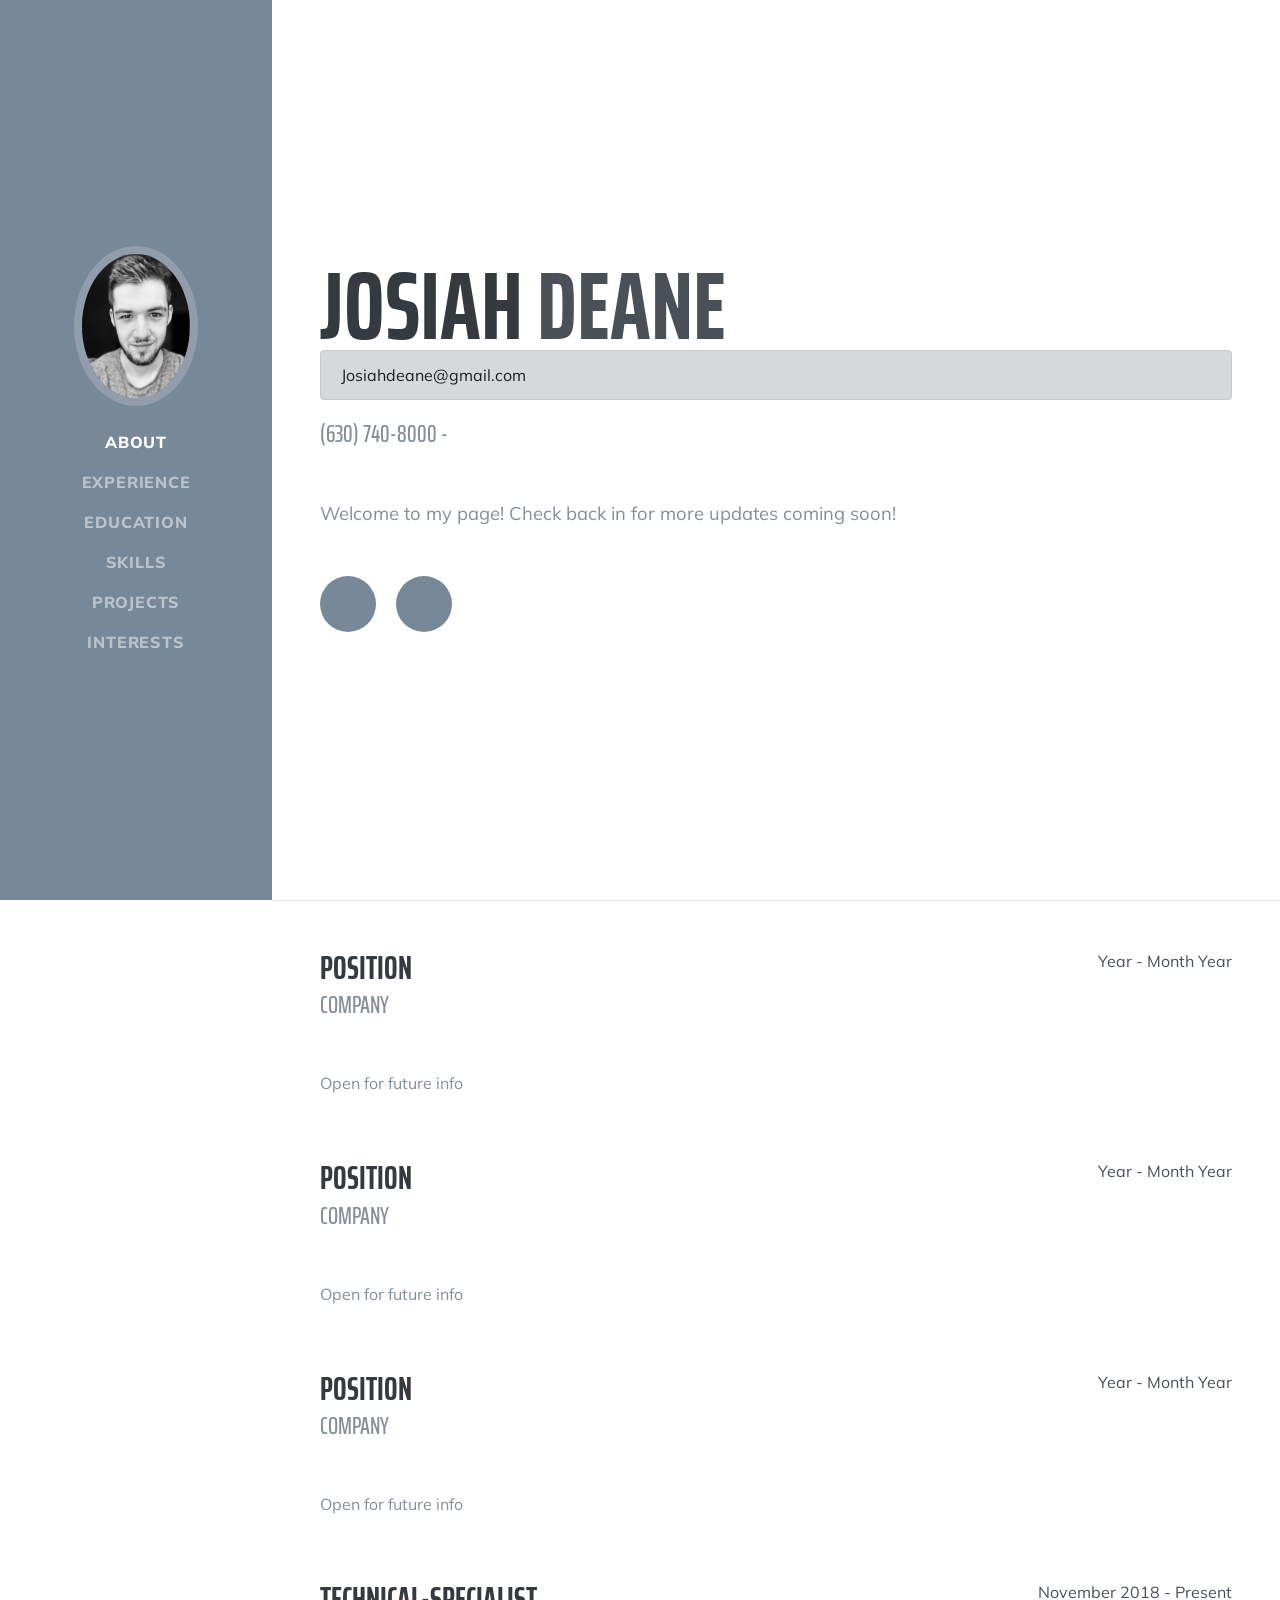
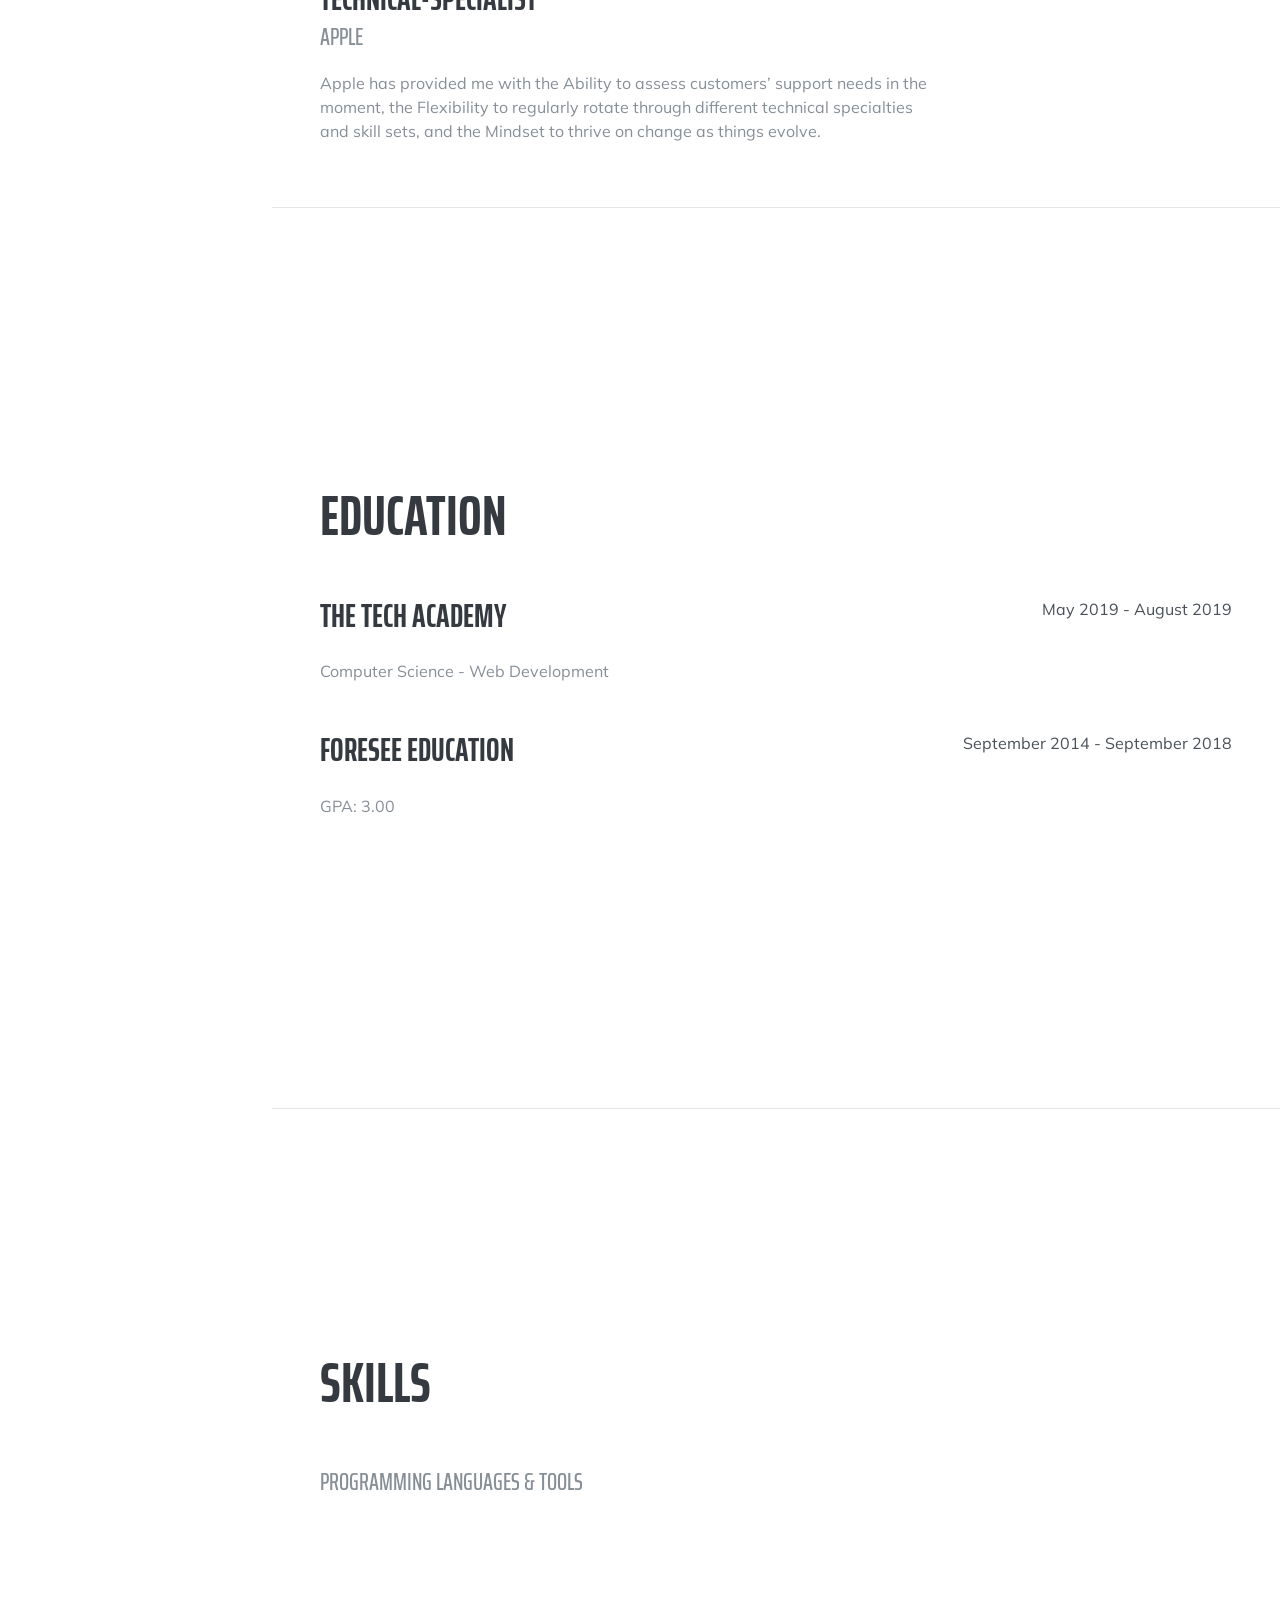
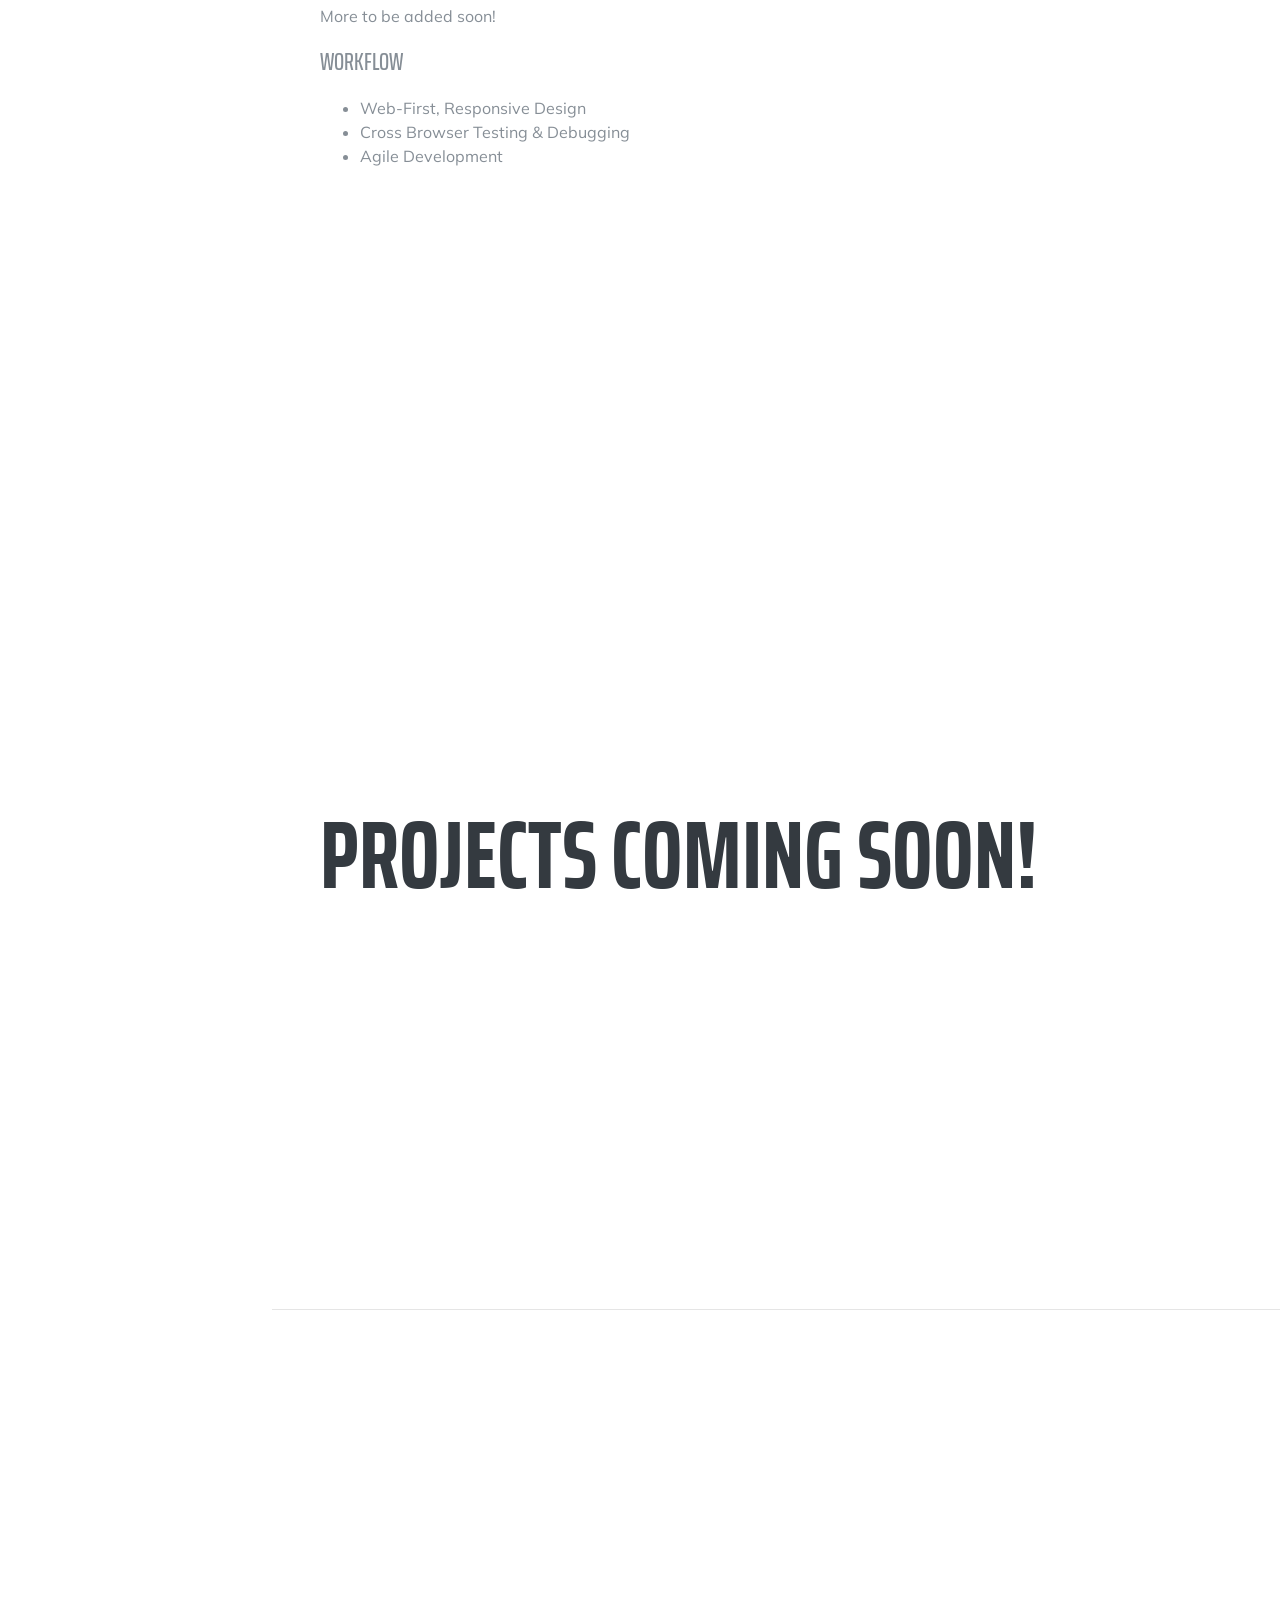
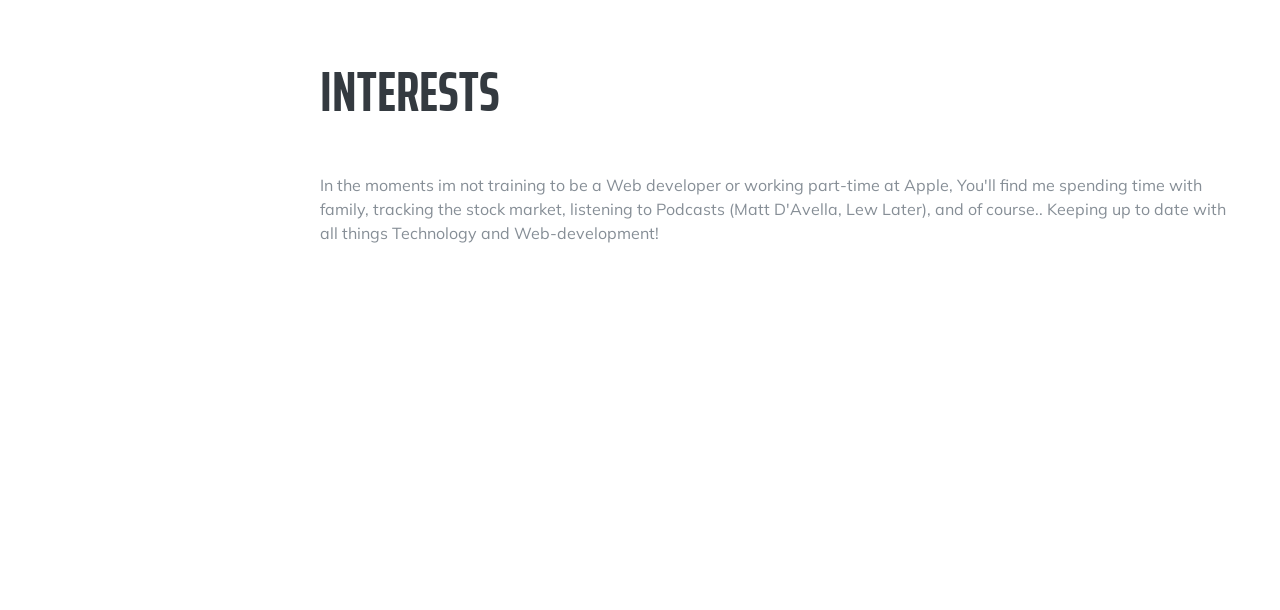
==== index.html @ 8720120a "social icons" ====
<!DOCTYPE html>
<html lang="en">

<head>

  <meta charset="utf-8">
  <meta name="viewport" content="width=device-width, initial-scale=1, shrink-to-fit=no">
  <meta name="description" content="">
  <meta name="author" content="">
  <title> Josiah Deane | Portfolio </title>

  <!-- Bootstrap core CSS -->

  <link href="vendor/bootstrap/css/bootstrap.min.css" rel="stylesheet">

<!-- Custom fonts-->

<link href="https://fonts.googleapis.com/css?family=Saira+Extra+Condensed:500,700" rel="stylesheet">
  <link href="https://fonts.googleapis.com/css?family=Muli:400,400i,800,800i" rel="stylesheet">
 <link href="https://cdnjs.cloudflare.com/ajax/libs/font-awesome/4.7.0/css/font-awesome.min.css">

  <!-- Custom styles-->

  <link href="css/resume.min.css" rel="stylesheet">
  <link href="css/resume.css" rel="stylesheet"> 
</head>

<body id="page-top">

  
<!--NAV-->

  <nav class="navbar navbar-expand-lg navbar-dark bg-primary fixed-top" id="sideNav">
    <a class="navbar-brand js-scroll-trigger" href="#page-top">
      <span class="d-block d-lg-none">Josiah Deane</span>
      <span class="d-none d-lg-block">
        <img class="img-fluid img-profile rounded-circle mx-auto mb-2" src="img/profile.jpg" alt="">
      </span>
    </a>
    <button class="navbar-toggler" type="button" data-toggle="collapse" data-target="#navbarSupportedContent" aria-controls="navbarSupportedContent" aria-expanded="false" aria-label="Toggle navigation">
      <span class="navbar-toggler-icon"></span>
    </button>
    <div class="collapse navbar-collapse" id="navbarSupportedContent">
      <ul class="navbar-nav">
        <li class="nav-item">
          <a class="nav-link js-scroll-trigger" href="#about">About</a>
        </li>
        <li class="nav-item">
          <a class="nav-link js-scroll-trigger" href="#experience">Experience</a>
        </li>
        <li class="nav-item">
          <a class="nav-link js-scroll-trigger" href="#education">Education</a>
        </li>
        <li class="nav-item">
          <a class="nav-link js-scroll-trigger" href="#skills">Skills</a>
        </li>
        <li class="nav-item">
          <a class="nav-link js-scroll-trigger" href="#awards">Projects</a>
      </li>
        <li class="nav-item">
          <a class="nav-link js-scroll-trigger" href="#interests">Interests</a>
       </li>
      </ul>
    </div>
  </nav>

<!--END NAV-->

<!--HOMEPAGE-->
 
<div class="container-fluid p-0">

    <section class="resume-section p-3 p-lg-5 d-flex align-items-center" id="about">
      <div class="w-100">
        <h1 class="mb-0"> Josiah
          <span class="text-primary">Deane</span>
        </h1>
        <div class="alert alert-dark" role="alert">
          Josiahdeane@gmail.com <a href="mailto:Josiahdeane@gmail.com" class="alert-link"></a>
        </div>
        <div class="subheading mb-5"> (630) 740-8000 -
    
        </div>
        <p class="lead mb-5">Welcome to my page! Check back in for more updates coming soon! </p>
      
        <div class="social-icons">
          <a href="https://www.linkedin.com/in/josiah-deane-94bb37178/">
            <i class="fab fa-linkedin-in"></i>
          </a>
           <a href="https://github.com/Josiahdeane/">
            <i class="fab fa-github"></i>
          </a>
        </div>
      </div>
    </section>

<!--END HOMEPAGE-->

<!--EXPERIENCE-->
    
<hr class="m-0">

    <section class="resume-section p-3 p-lg-5 d-flex justify-content-center" id="experience">
      <div class="w-100">
       
        <div class="resume-item d-flex flex-column flex-md-row justify-content-between mb-5">
          <div class="resume-content">
            <h3 class="mb-0">Position</h3>
            <div class="subheading mb-5">Company</div>
            <p>Open for future info</p>
          </div>
          <div class="resume-date text-md-right">
            <span class="text-primary"> Year - Month Year</span>
          </div>
        </div>

        <div class="resume-item d-flex flex-column flex-md-row justify-content-between mb-5">
          <div class="resume-content">
            <h3 class="mb-0">Position</h3>
            <div class="subheading mb-5">Company</div>
            <p>Open for future info</p>
          </div>
          <div class="resume-date text-md-right">
            <span class="text-primary"> Year - Month Year</span>
          </div>
        </div>

        <div class="resume-item d-flex flex-column flex-md-row justify-content-between mb-5">
          <div class="resume-content">
            <h3 class="mb-0">Position</h3>
            <div class="subheading mb-5">Company</div>
            <p>Open for future info</p>
          </div>
          <div class="resume-date text-md-right">
            <span class="text-primary"> Year - Month Year</span>
          </div>
        </div>

        <div class="resume-item d-flex flex-column flex-md-row justify-content-between">
          <div class="resume-content">
            <h3 class="mb-0">Technical-Specialist</h3>
            <div class="subheading mb-3">Apple</div>
            <p> Apple has provided me with the Ability to assess customers’ support needs in the moment, the Flexibility to regularly rotate through different technical specialties and skill sets, and the Mindset to thrive on change as things evolve.   </p>
          </div>
          <div class="resume-date text-md-right">
            <span class="text-primary">November 2018 - Present</span>
          </div>
        </div>
      </div>
    </section>

<!--END EXPERIENCE-->

<!--EDUCATION-->    

<hr class="m-0">

    <section class="resume-section p-3 p-lg-5 d-flex align-items-center" id="education">
      <div class="w-100">
        <h2 class="mb-5">Education</h2>

        <div class="resume-item d-flex flex-column flex-md-row justify-content-between mb-5">
          <div class="resume-content">
            <h3 class="mb-4">The Tech Academy</h3>
            <div>Computer Science - Web Development</div>
          </div>
          <div class="resume-date text-md-right">
            <span class="text-primary">May 2019 - August 2019</span>
          </div>
        </div>

        <div class="resume-item d-flex flex-column flex-md-row justify-content-between">
          <div class="resume-content">
            <h3 class="mb-4">Foresee Education</h3>
            <p>GPA: 3.00</p>
          </div>
          <div class="resume-date text-md-right">
            <span class="text-primary">September 2014 - September 2018</span>
          </div>
        </div>

      </div>
    </section>

<!--END EDUCATION-->

<!--SKILLS-->

<hr class="m-0">

    <section class="resume-section p-3 p-lg-5 d-flex align-items-center" id="skills">
      <div class="w-100">
        <h2 class="mb-5">Skills</h2>

        <div class="subheading mb-3">Programming Languages &amp; Tools</div>
        <ul class="list-inline dev-icons">
          <li class="list-inline-item">
            <i class="fab fa-html5"></i>
          </li>
          <li class="list-inline-item">
            <i class="fab fa-css3-alt"></i>
          </li>
          <li class="list-inline-item">
            <i class="fab fa-github"></i>
          </li>
          <li class="list-inline-item">
            <i class="fab fa-windows"></i>
          </li>
          <li class="list-inline-item">
            <i class="fab fa-node-js"></i>
          </li>
        </ul>
        <p> More to be added soon!</p>


        <div class="subheading mb-3">Workflow</div>
        <ul class="fa-ul mb-0">
          <li>
            <i class="fa-li fa fa-check"></i>
            Web-First, Responsive Design</li>
          <li>
            <i class="fa-li fa fa-check"></i>
            Cross Browser Testing &amp; Debugging</li>
          <li>
            <i class="fa-li fa fa-check"></i>
            Agile Development </li>
        </ul>
      </div>
    </section>

<!--END SKILLS-->

<!--PROJECTS-->


<section class="resume-section p-3 p-lg-5 d-flex align-items-center" id="awards">
  <div class="w-100">
 <h1>PROJECTS COMING SOON!</h1>
  <a href="https://github.com/Josiahdeane/HTML-CSS-"></a>
   <a href="https://github.com/Josiahdeane/Basic-JavaScript-Projects"></a>
    <a href=""></a>
  
  
  </section>
</div>

<!--END PROJECTS-->

    <hr class="m-0">

    <section class="resume-section p-3 p-lg-5 d-flex align-items-center" id="interests">
      <div class="w-100">
        <h2 class="mb-5">Interests</h2>
        <p>In the moments im not training to be a Web developer or working part-time at Apple, You'll find me spending time with family, tracking the stock market, listening to Podcasts (Matt D'Avella, Lew Later), and of course.. Keeping up to date with all things Technology and Web-development!  </p>
      </div>
    </section>
    
  <!-- Bootstrap core JavaScript -->
  <script src="vendor/jquery/jquery.min.js"></script>
  <script src="vendor/bootstrap/js/bootstrap.bundle.min.js"></script>

  <!-- Plugin JavaScript -->
  <script src="vendor/jquery-easing/jquery.easing.min.js"></script>

  <!-- Custom scripts for this template -->
  <script src="js/resume.min.js"></script>

</body>

</html>
---- css/resume.min.css ----
/*!
 * Start Bootstrap - Resume v5.0.6 (https://startbootstrap.com/template-overviews/resume)
 * Copyright 2013-2019 Start Bootstrap
 * Licensed under MIT (https://github.com/BlackrockDigital/startbootstrap-resume/blob/master/LICENSE)
 */body{font-family:Muli,-apple-system,BlinkMacSystemFont,'Segoe UI',Roboto,'Helvetica Neue',Arial,sans-serif,'Apple Color Emoji','Segoe UI Emoji','Segoe UI Symbol','Noto Color Emoji';padding-top:54px;color:#868e96}@media (min-width:992px){body{padding-top:0;padding-left:17rem}}h1,h2,h3,h4,h5,h6{font-family:'Saira Extra Condensed',-apple-system,BlinkMacSystemFont,'Segoe UI',Roboto,'Helvetica Neue',Arial,sans-serif,'Apple Color Emoji','Segoe UI Emoji','Segoe UI Symbol','Noto Color Emoji';font-weight:700;text-transform:uppercase;color:#343a40}h1{font-size:6rem;line-height:5.5rem}h2{font-size:3.5rem}h3{font-size:2rem}p.lead{font-size:1.15rem;font-weight:400}.subheading{text-transform:uppercase;font-weight:500;font-family:'Saira Extra Condensed',-apple-system,BlinkMacSystemFont,'Segoe UI',Roboto,'Helvetica Neue',Arial,sans-serif,'Apple Color Emoji','Segoe UI Emoji','Segoe UI Symbol','Noto Color Emoji';font-size:1.5rem}.social-icons a{display:inline-block;height:3.5rem;width:3.5rem;background-color:#495057;color:#fff!important;border-radius:100%;text-align:center;font-size:1.5rem;line-height:3.5rem;margin-right:1rem}.social-icons a:last-child{margin-right:0}.social-icons a:hover{background-color:#bd5d38}.dev-icons{font-size:3rem}.dev-icons .list-inline-item i:hover{color:#bd5d38}#sideNav .navbar-nav .nav-item .nav-link{font-weight:800;letter-spacing:.05rem;text-transform:uppercase}#sideNav .navbar-toggler:focus{outline-color:#d48a6e}@media (min-width:992px){#sideNav{text-align:center;position:fixed;top:0;left:0;display:-webkit-box;display:-ms-flexbox;display:flex;-webkit-box-orient:vertical;-webkit-box-direction:normal;-ms-flex-direction:column;flex-direction:column;width:17rem;height:100vh}#sideNav .navbar-brand{display:-webkit-box;display:-ms-flexbox;display:flex;margin:auto auto 0;padding:.5rem}#sideNav .navbar-brand .img-profile{max-width:10rem;max-height:10rem;border:.5rem solid rgba(255,255,255,.2)}#sideNav .navbar-collapse{display:-webkit-box;display:-ms-flexbox;display:flex;-webkit-box-align:start;-ms-flex-align:start;align-items:flex-start;-webkit-box-flex:0;-ms-flex-positive:0;flex-grow:0;width:100%;margin-bottom:auto}#sideNav .navbar-collapse .navbar-nav{-webkit-box-orient:vertical;-webkit-box-direction:normal;-ms-flex-direction:column;flex-direction:column;width:100%}#sideNav .navbar-collapse .navbar-nav .nav-item{display:block}#sideNav .navbar-collapse .navbar-nav .nav-item .nav-link{display:block}}section.resume-section{padding-top:5rem!important;padding-bottom:5rem!important;max-width:75rem}section.resume-section .resume-item .resume-date{min-width:none}@media (min-width:768px){section.resume-section{min-height:100vh}section.resume-section .resume-item .resume-date{min-width:18rem}}@media (min-width:992px){section.resume-section{padding-top:3rem!important;padding-bottom:3rem!important}}.bg-primary{background-color:#bd5d38!important}.text-primary{color:#bd5d38!important}a{color:#bd5d38}a:active,a:focus,a:hover{color:#824027}
---- css/resume.css ----
/*!
 * Start Bootstrap - Resume v5.0.6 (https://startbootstrap.com/template-overviews/resume)
 * Copyright 2013-2019 Start Bootstrap
 * Licensed under MIT (https://github.com/BlackrockDigital/startbootstrap-resume/blob/master/LICENSE)
 */

body {
  font-family: 'Muli', -apple-system, BlinkMacSystemFont, 'Segoe UI', Roboto, 'Helvetica Neue', Arial, sans-serif, 'Apple Color Emoji', 'Segoe UI Emoji', 'Segoe UI Symbol', 'Noto Color Emoji';
  padding-top: 54px;
  color: #868e96;
}

@media (min-width: 992px) {
  body {
    padding-top: 0;
    padding-left: 17rem;
  }
}

h1,
h2,
h3,
h4,
h5,
h6 {
  font-family: 'Saira Extra Condensed', -apple-system, BlinkMacSystemFont, 'Segoe UI', Roboto, 'Helvetica Neue', Arial, sans-serif, 'Apple Color Emoji', 'Segoe UI Emoji', 'Segoe UI Symbol', 'Noto Color Emoji';
  font-weight: 700;
  text-transform: uppercase;
  color: #343a40;
}

h1 {
  font-size: 6rem;
  line-height: 5.5rem;
}

h2 {
  font-size: 3.5rem;
}

h3 {
  font-size: 2rem;
}

p.lead {
  font-size: 1.15rem;
  font-weight: 400;
}

.subheading {
  text-transform: uppercase;
  font-weight: 500;
  font-family: 'Saira Extra Condensed', -apple-system, BlinkMacSystemFont, 'Segoe UI', Roboto, 'Helvetica Neue', Arial, sans-serif, 'Apple Color Emoji', 'Segoe UI Emoji', 'Segoe UI Symbol', 'Noto Color Emoji';
  font-size: 1.5rem;
}

.social-icons a {
  display: inline-block;
  height: 3.5rem;
  width: 3.5rem;
  background-color: lightslategray;
  color: #ffffff !important;
  border-radius: 100%;
  text-align: center;
  font-size: 1.5rem;
  line-height: 3.5rem;
  margin-right: 1rem;
}

.social-icons a:last-child {
  margin-right: 0;
}

.social-icons a:hover {
  background-color: lightslategray;
}

.dev-icons {
  font-size: 3rem;
}

.dev-icons .list-inline-item i:hover {
  color: #000000;
}

#sideNav .navbar-nav .nav-item .nav-link {
  font-weight: 800;
  letter-spacing: 0.05rem;
  text-transform: uppercase;
}

#sideNav .navbar-toggler:focus {
  outline-color:#fff;
}

@media (min-width: 992px) {
  #sideNav {
    text-align: center;
    position: fixed;
    top: 0;
    left: 0;
    display: -webkit-box;
    display: -ms-flexbox;
    display: flex;
    -webkit-box-orient: vertical;
    -webkit-box-direction: normal;
    -ms-flex-direction: column;
    flex-direction: column;
    width: 17rem;
    height: 100vh;
  }
  #sideNav .navbar-brand {
    display: -webkit-box;
    display: -ms-flexbox;
    display: flex;
    margin: auto auto 0;
    padding: 0.5rem;
  }
  #sideNav .navbar-brand .img-profile {
    max-width: 10rem;
    max-height: 10rem;
    border: 0.5rem solid rgba(255, 241, 241, 0.2);
  }
  #sideNav .navbar-collapse {
    display: -webkit-box;
    display: -ms-flexbox;
    display: flex;
    -webkit-box-align: start;
    -ms-flex-align: start;
    align-items: flex-start;
    -webkit-box-flex: 0;
    -ms-flex-positive: 0;
    flex-grow: 0;
    width: 100%;
    margin-bottom: auto;
  }
  #sideNav .navbar-collapse .navbar-nav {
    -webkit-box-orient: vertical;
    -webkit-box-direction: normal;
    -ms-flex-direction: column;
    flex-direction: column;
    width: 100%;
  }
  #sideNav .navbar-collapse .navbar-nav .nav-item {
    display: block;
  }
  #sideNav .navbar-collapse .navbar-nav .nav-item .nav-link {
    display: block;
  }
}

section.resume-section {
  padding-top: 5rem !important;
  padding-bottom: 5rem !important;
  max-width: 75rem;
}

section.resume-section .resume-item .resume-date {
  min-width: none;
}

@media (min-width: 768px) {
  section.resume-section {
    min-height: 100vh;
  }
  section.resume-section .resume-item .resume-date {
    min-width: 18rem;
  }
}

@media (min-width: 992px) {
  section.resume-section {
    padding-top: 3rem !important;
    padding-bottom: 3rem !important;
  }
}

.bg-primary {
  background-color: lightslategrey!important;
}

.text-primary {
  color: #495057 !important;
}

a {
  color:#495057;
}

a:hover, a:focus, a:active {
  color: #495057;
}
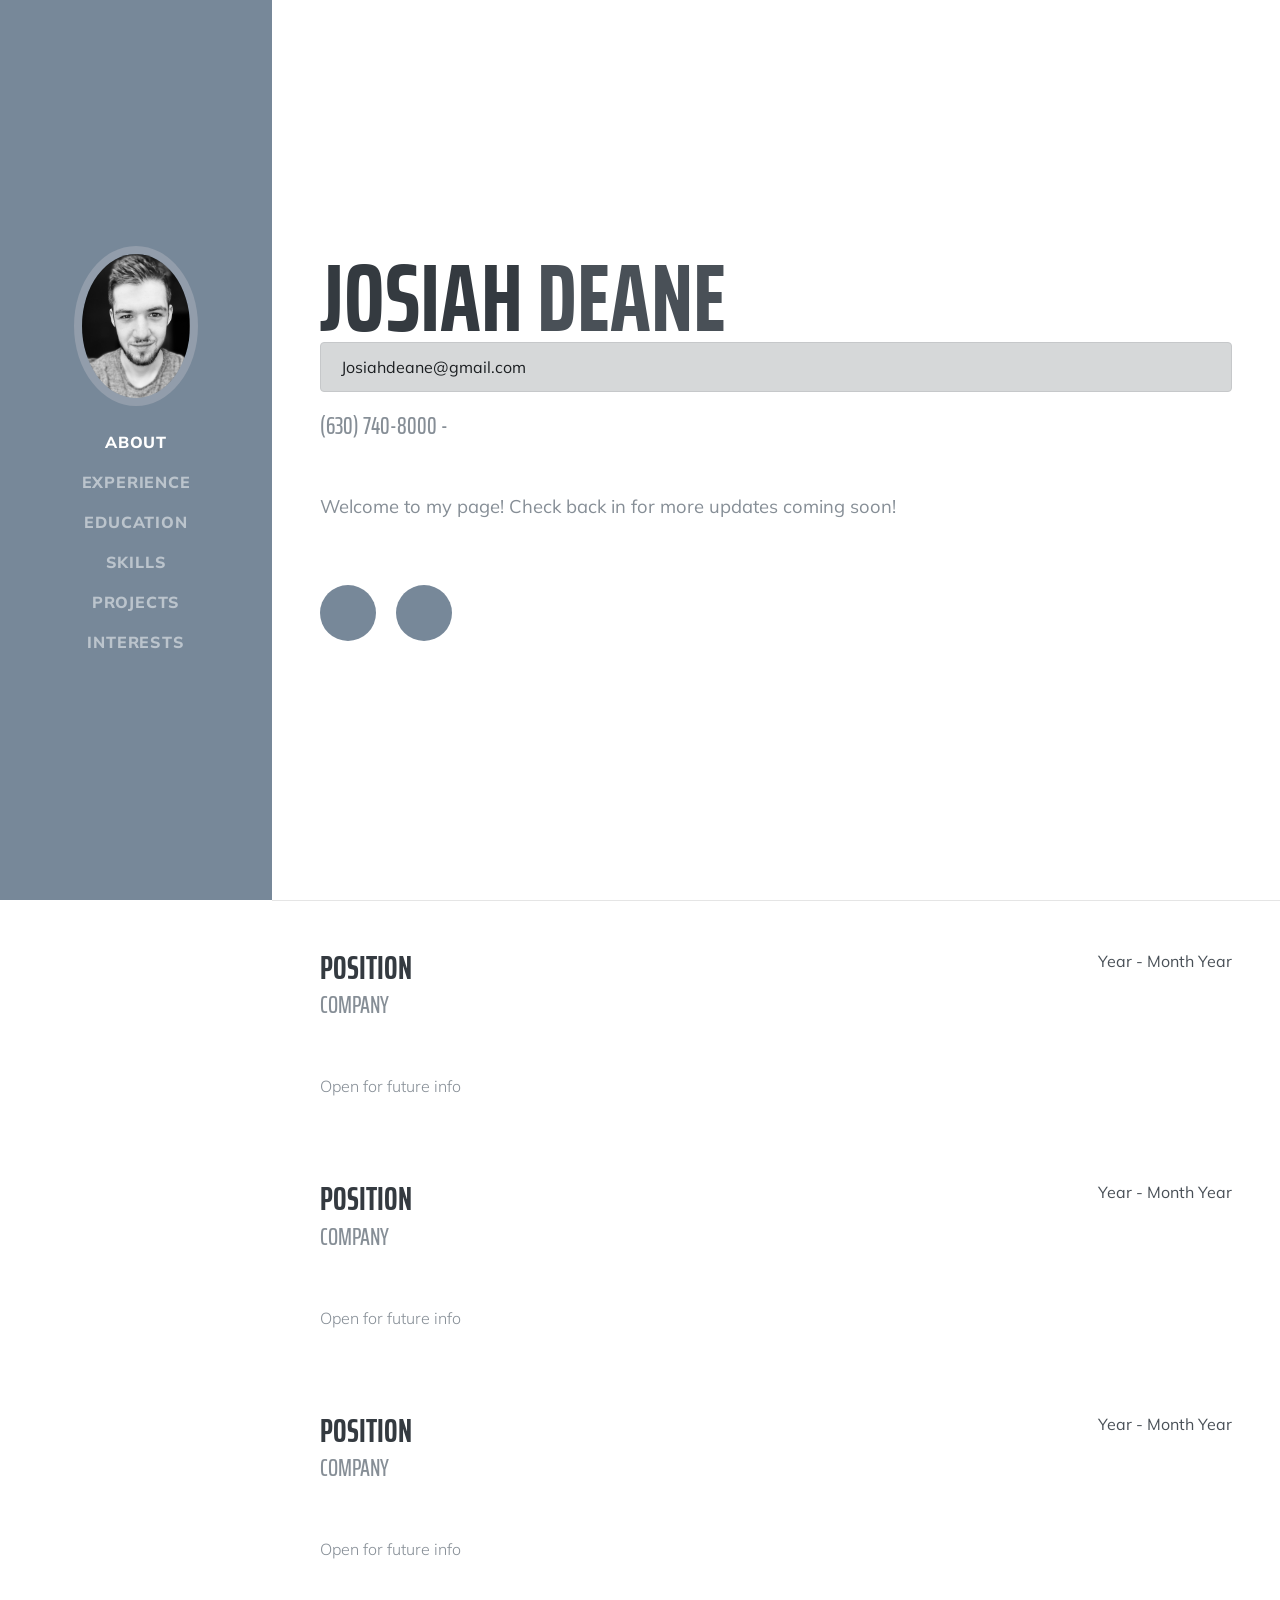
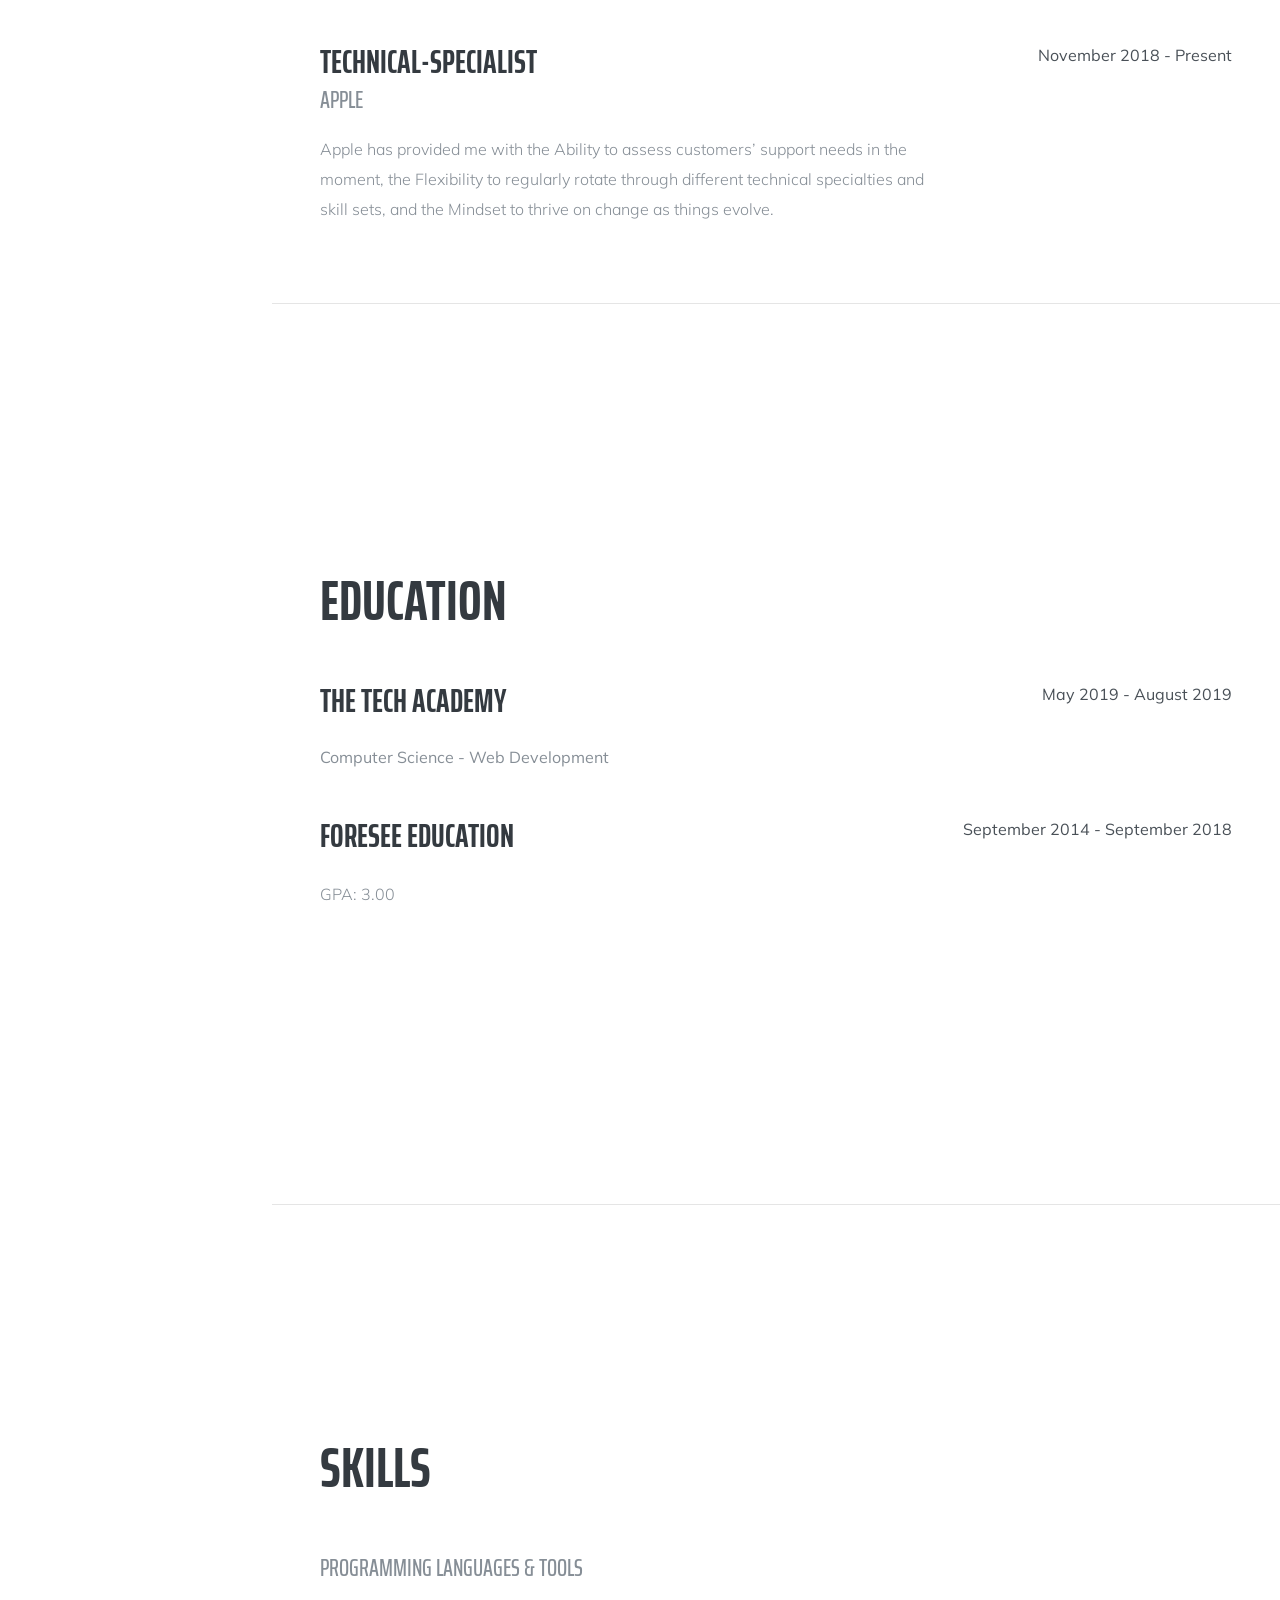
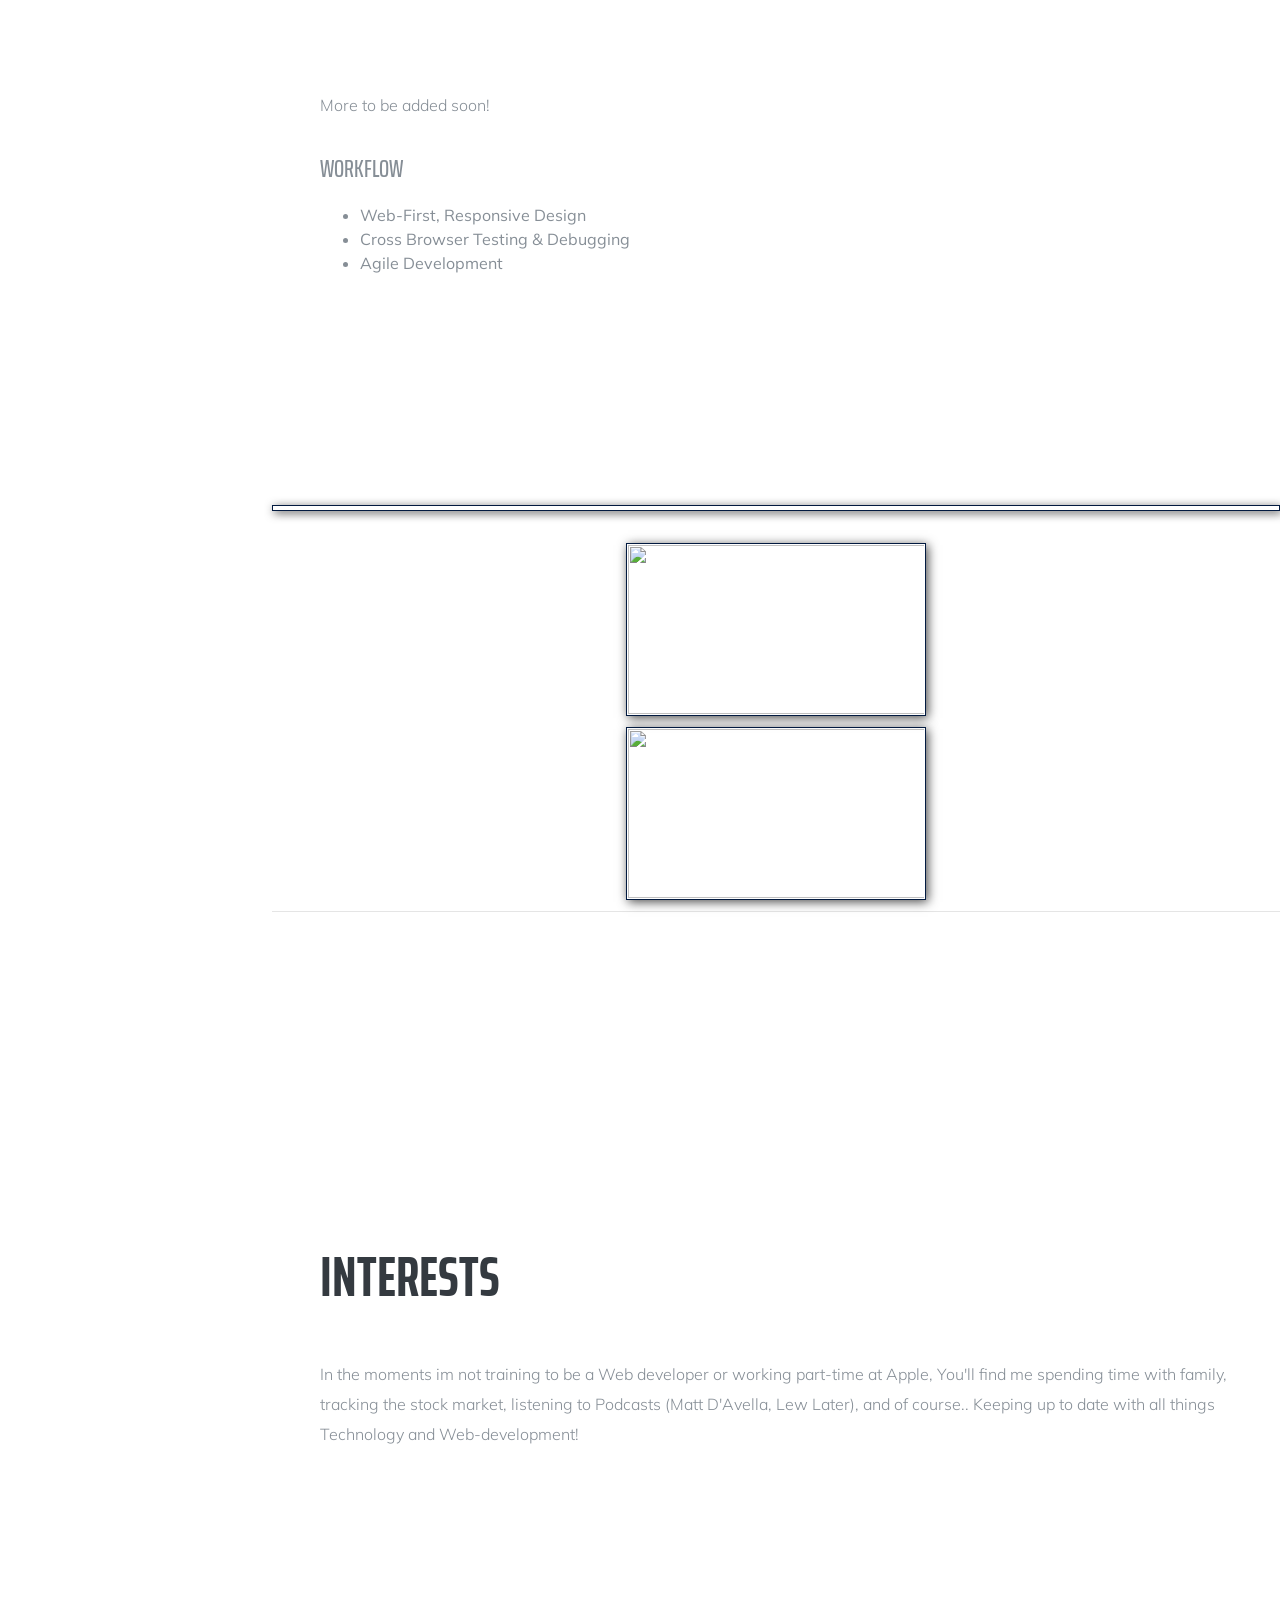
==== commit a0a5fc1b: "test push" ====
--- a/index.html
+++ b/index.html
@@ -233,16 +233,41 @@
 <!--PROJECTS-->
 
 
-<section class="resume-section p-3 p-lg-5 d-flex align-items-center" id="awards">
-  <div class="w-100">
- <h1>PROJECTS COMING SOON!</h1>
-  <a href="https://github.com/Josiahdeane/HTML-CSS-"></a>
-   <a href="https://github.com/Josiahdeane/Basic-JavaScript-Projects"></a>
-    <a href=""></a>
-  
-  
+<section> 
+
+    <div class="photo-container-1">
+        <div class="photo"> 
+            <img src="./Images/Thumb/thumbnail_1.png" alt="">
+            <a href="https://github.com/Josiahdeane/HTML-CSS-"></a>
+            <div class="photo-overlay">
+                <h3 class="white-head">HTML</h3>
+                <p></p>
+            </div>
+        </div>	
+    </div>
+
+    <div class="photo-container">
+        <div class="photo"> 
+            <img src="./Images/Thumb/thumbnail_1.png" alt="">
+            <div class="photo-overlay">
+                <h3 class="white-head">CSS</h3>
+                <p></p>
+            </div>
+        </div>	
+    </div>
   </section>
 </div>
+
+<div class="photo-container">
+    <div class="photo"> 
+        <img src="" alt="">
+        <div class="photo-overlay">
+            <h3 class="white-head">Javascript</h3>
+            <p></p>
+        </div>
+    </div>	
+</div>
+
 
 <!--END PROJECTS-->
 
--- a/css/resume.css
+++ b/css/resume.css
@@ -190,3 +190,93 @@
 a:hover, a:focus, a:active {
   color: #495057;
 }
+
+
+
+
+
+
+
+p { 
+
+  font-weight: 300;
+  line-height: 30px;
+  padding-bottom: 15px;  
+  
+  }
+  
+   .photo { 
+      position: relative; 
+    line-height: 0; 
+    margin-bottom: 2em; 
+    overflow: hidden; 
+    border-radius: 0px; 
+    padding: 1px; 
+    border: 1px solid #021A40; 
+    background-color: #ffO; 
+    box-shadow: 2px 2px 10px rgba(0,0,0,0.7);
+   } 
+   
+   .photo-container { 
+      text-align: center; 
+    margin: 15px auto; 
+    width: 300px; 
+    height: 169px; 
+   } 
+   
+   .photo-container img { 
+      max-width:100%; 
+    width: 300px; 
+    height: 169px;
+   } 
+   
+   .photo-overlay { 
+      color: #fff;
+    position: absolute; 
+    top: 0; 
+    right: 0; 
+    left: 0; 
+    padding-left: 20px;
+    padding-right: 20px; 
+    justify-content: center: 
+    align-items: center; 
+    background: rgba(0,0,0,.5); 
+   } 
+   
+   .white-head { 
+      color: #C9BDAA; 
+    margin-top: 5%; 
+    line-height: 30px; 
+    padding-bottom: 20px; 
+   
+   }
+   /*---------------------------------- 
+    PHOTO OVERLAY TRANSITIONS
+  ------------------------------------*/ 
+  
+  .photo-overlay { 
+      opacity: 0; 
+    transition: opacity .1s;
+    border-radius: 10px; 
+    cursor: pointer; 
+  } 
+  
+  .photo-overlay p { 
+    width: 100%; 
+    height: 100%; 
+    color: #fff; 
+  } 
+  .photo-overlay:hover { 
+  opacity: 1; 
+   
+   }
+   
+   .photo img { 
+      transition: transform .5s; 
+    transform-origin: 50% 50%; 
+   } 
+   
+   .photo:hover img { 
+      transform: scale(1.1);
+   } 
+   
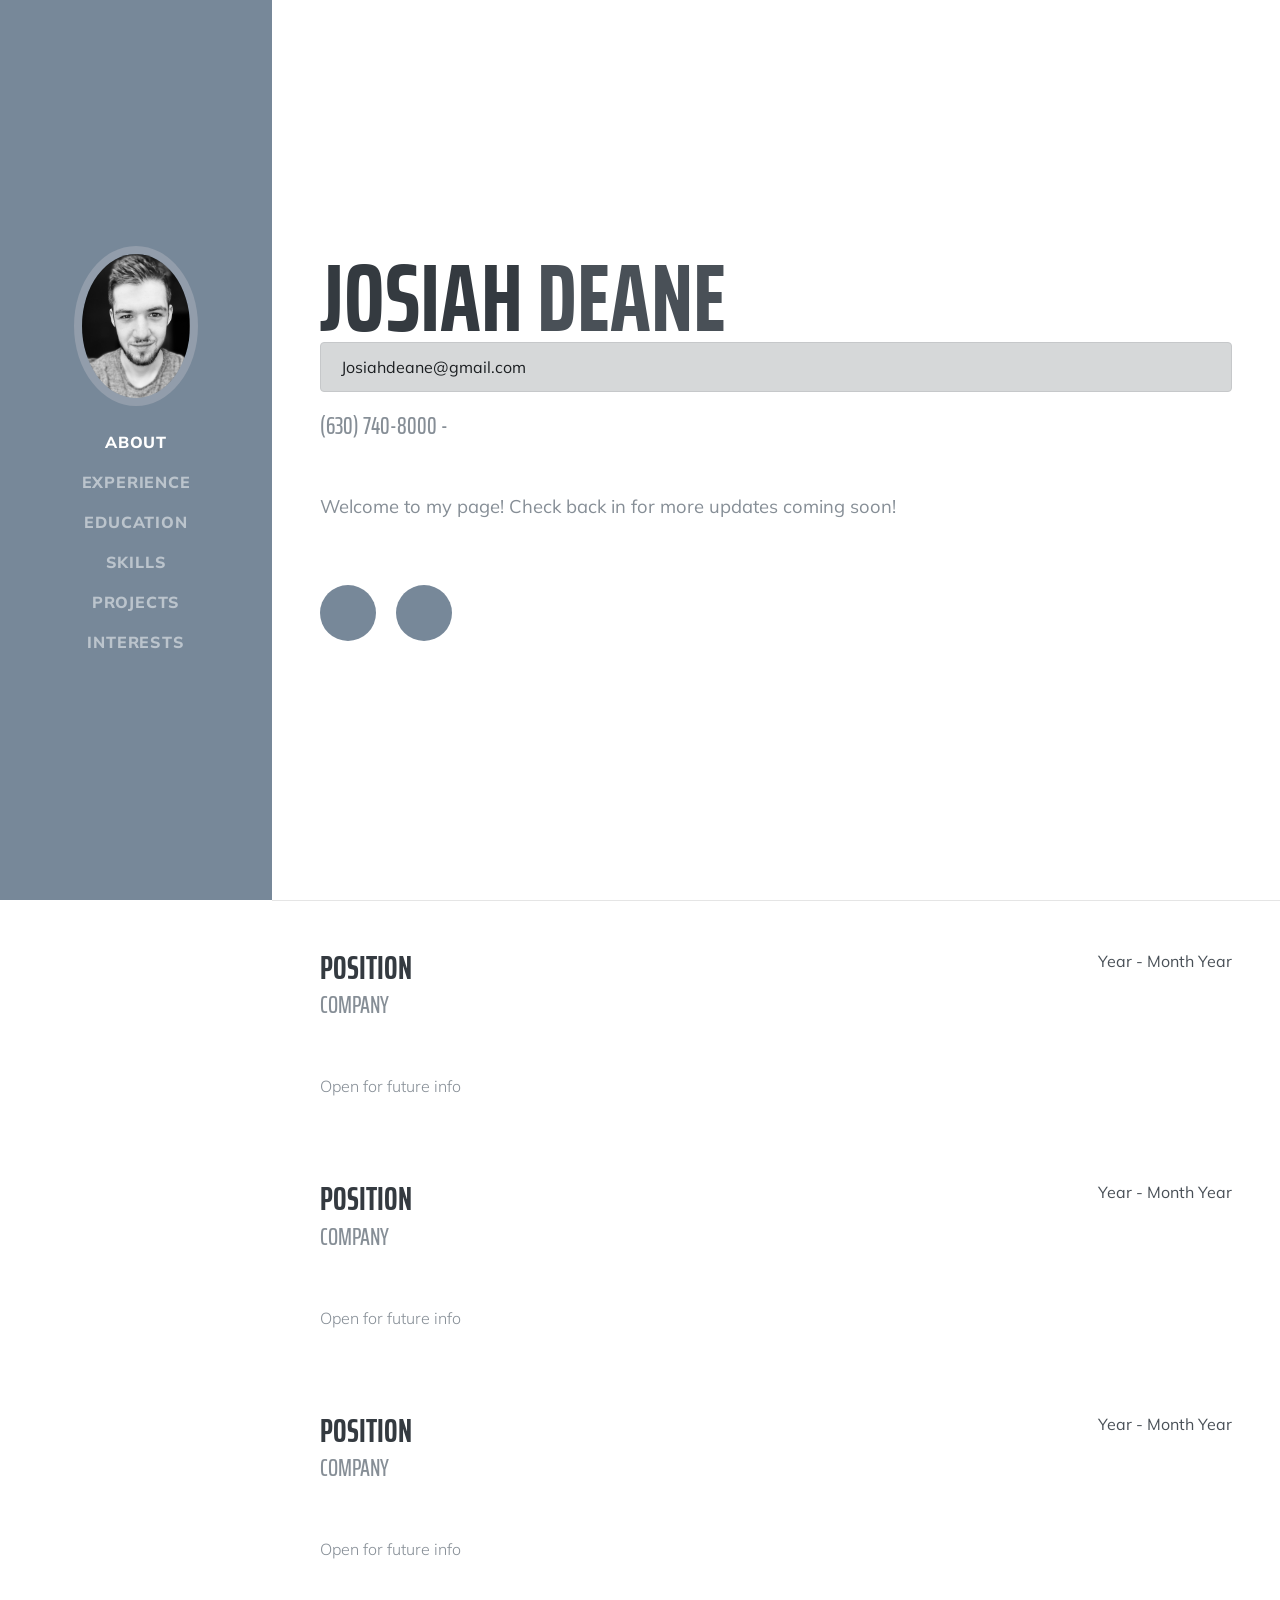
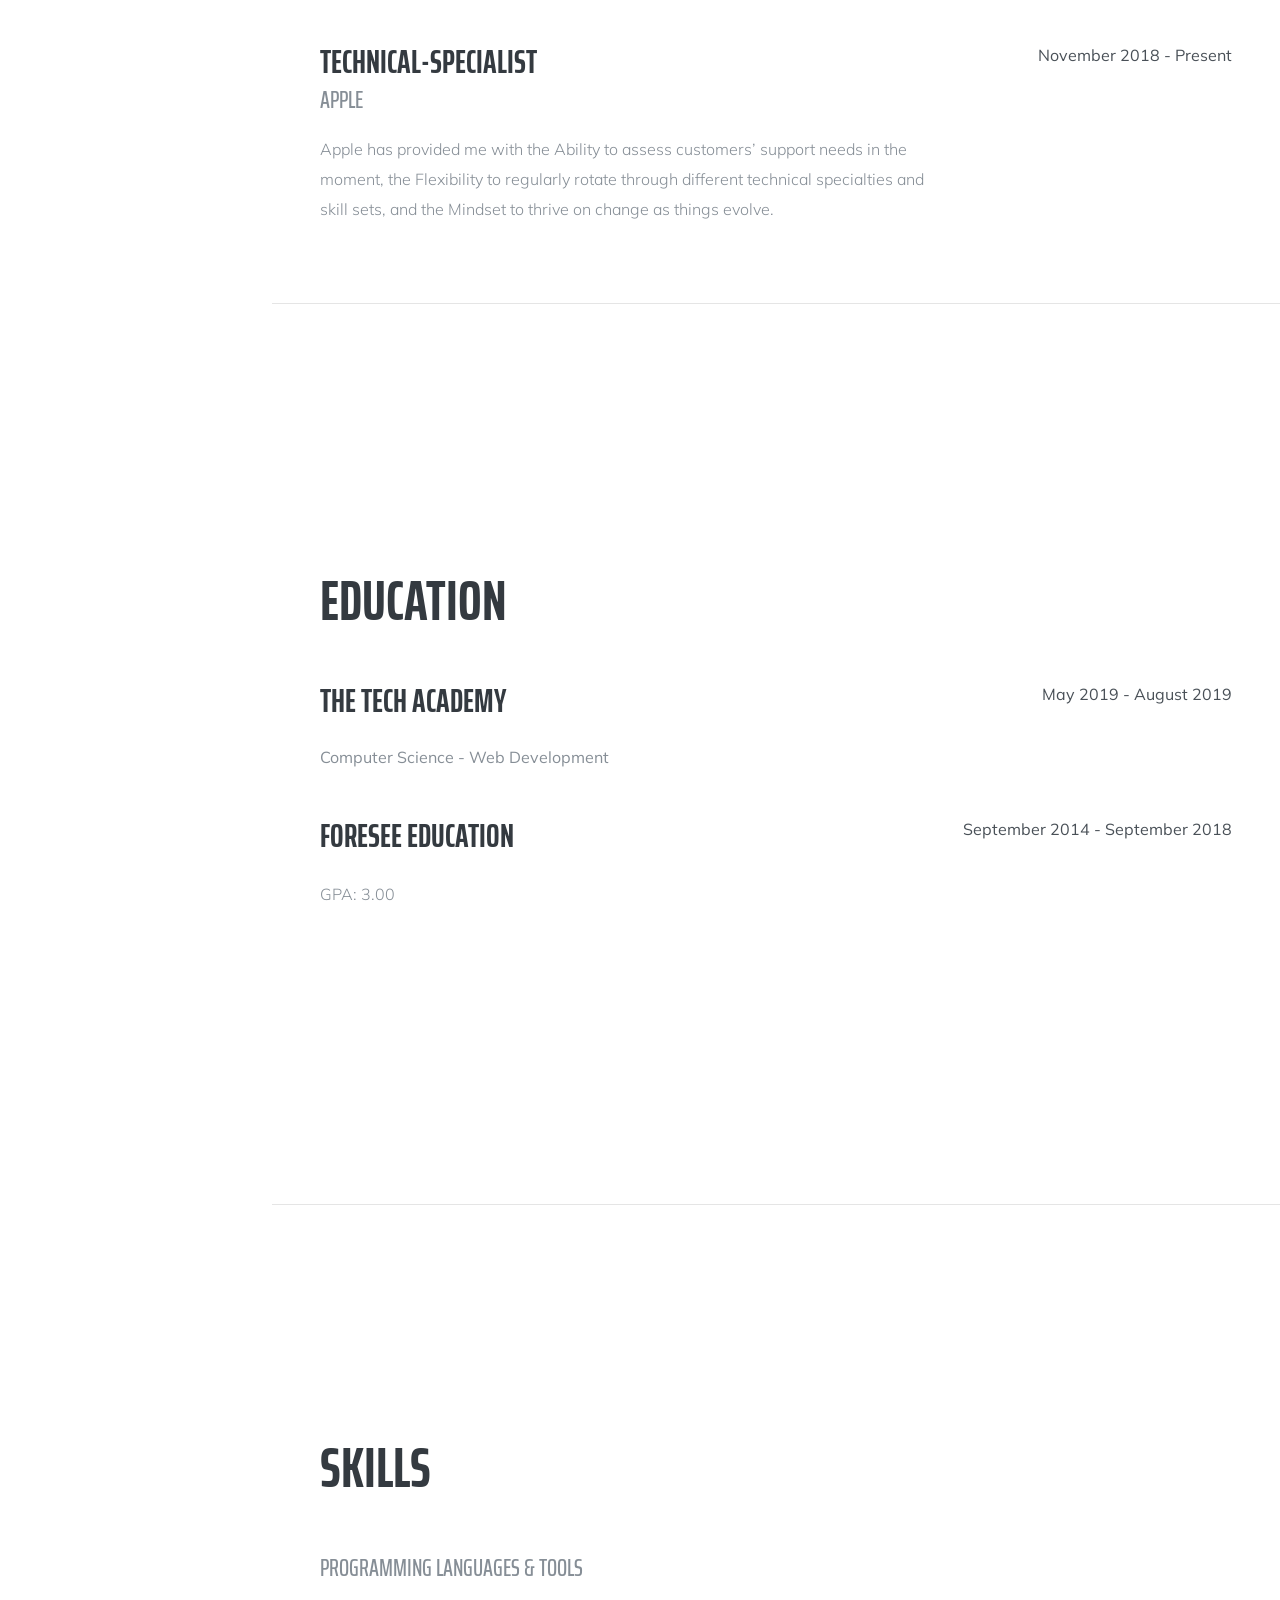
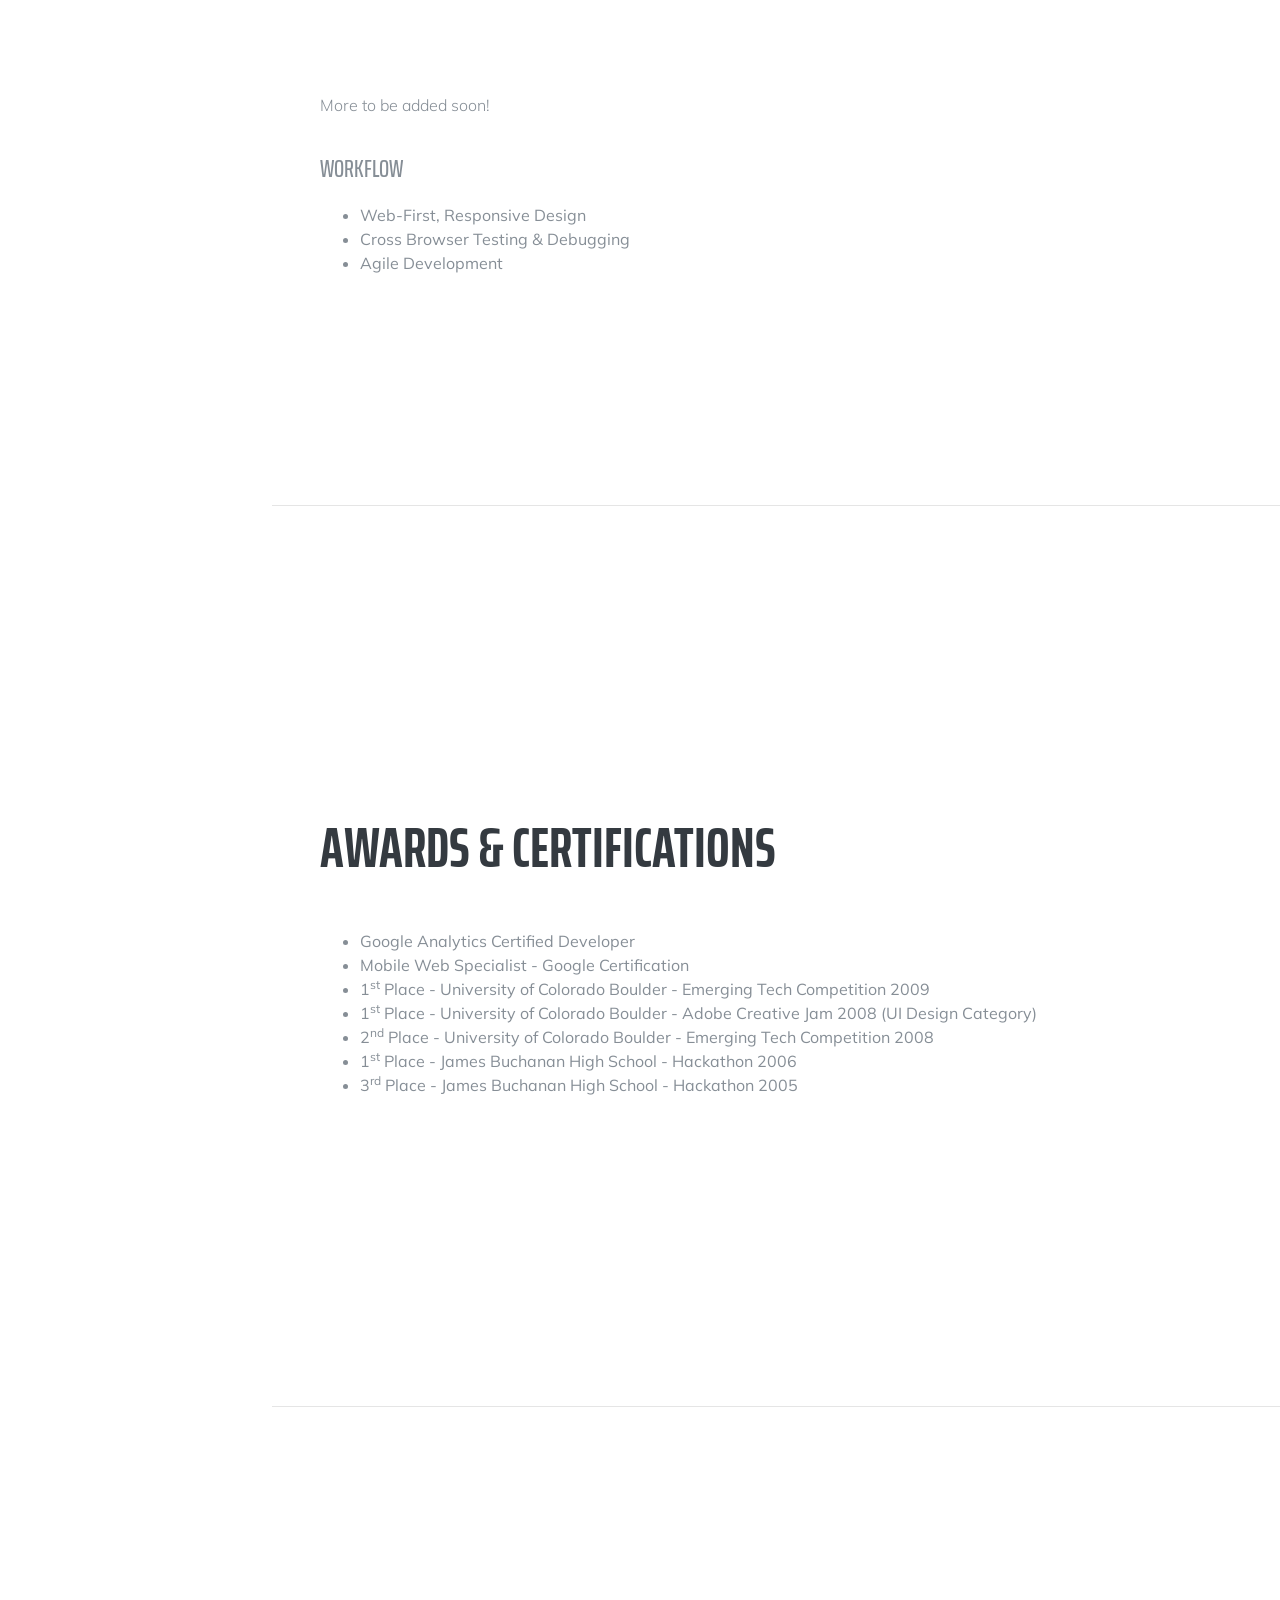
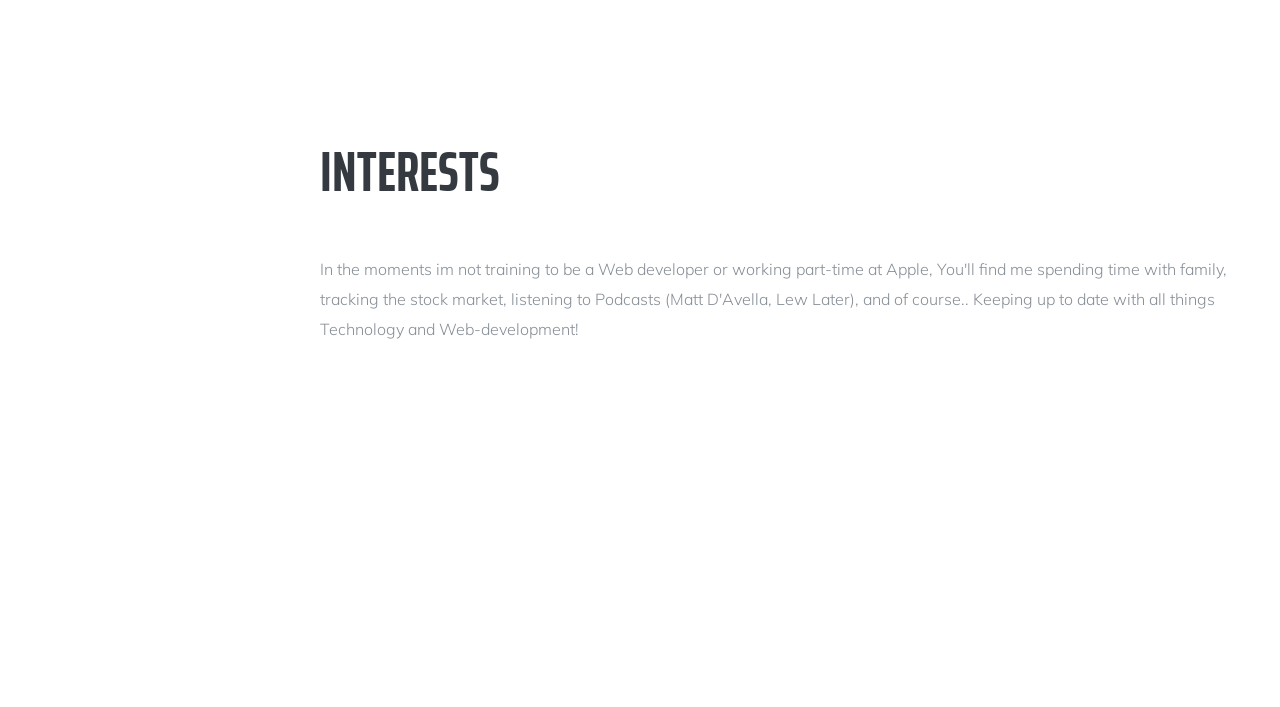
==== commit 580f10fe: "pull" ====
--- a/index.html
+++ b/index.html
@@ -7,6 +7,7 @@
   <meta name="viewport" content="width=device-width, initial-scale=1, shrink-to-fit=no">
   <meta name="description" content="">
   <meta name="author" content="">
+ 
   <title> Josiah Deane | Portfolio </title>
 
   <!-- Bootstrap core CSS -->
@@ -232,41 +233,44 @@
 
 <!--PROJECTS-->
 
-
-<section> 
-
-    <div class="photo-container-1">
-        <div class="photo"> 
-            <img src="./Images/Thumb/thumbnail_1.png" alt="">
-            <a href="https://github.com/Josiahdeane/HTML-CSS-"></a>
-            <div class="photo-overlay">
-                <h3 class="white-head">HTML</h3>
-                <p></p>
-            </div>
-        </div>	
-    </div>
-
-    <div class="photo-container">
-        <div class="photo"> 
-            <img src="./Images/Thumb/thumbnail_1.png" alt="">
-            <div class="photo-overlay">
-                <h3 class="white-head">CSS</h3>
-                <p></p>
-            </div>
-        </div>	
-    </div>
-  </section>
+<hr class="m-0">
+
+<section class="resume-section p-3 p-lg-5 d-flex align-items-center" id="awards">
+  <div class="w-100">
+    <h2 class="mb-5">Awards &amp; Certifications</h2>
+    <ul class="fa-ul mb-0">
+      <li>
+        <i class="fa-li fa fa-trophy text-warning"></i>
+        Google Analytics Certified Developer</li>
+      <li>
+        <i class="fa-li fa fa-trophy text-warning"></i>
+        Mobile Web Specialist - Google Certification</li>
+      <li>
+        <i class="fa-li fa fa-trophy text-warning"></i>
+        1<sup>st</sup>
+        Place - University of Colorado Boulder - Emerging Tech Competition 2009</li>
+      <li>
+        <i class="fa-li fa fa-trophy text-warning"></i>
+        1<sup>st</sup>
+        Place - University of Colorado Boulder - Adobe Creative Jam 2008 (UI Design Category)</li>
+      <li>
+        <i class="fa-li fa fa-trophy text-warning"></i>
+        2<sup>nd</sup>
+        Place - University of Colorado Boulder - Emerging Tech Competition 2008</li>
+      <li>
+        <i class="fa-li fa fa-trophy text-warning"></i>
+        1<sup>st</sup>
+        Place - James Buchanan High School - Hackathon 2006</li>
+      <li>
+        <i class="fa-li fa fa-trophy text-warning"></i>
+        3<sup>rd</sup>
+        Place - James Buchanan High School - Hackathon 2005</li>
+    </ul>
+  </div>
+</section>
+
 </div>
 
-<div class="photo-container">
-    <div class="photo"> 
-        <img src="" alt="">
-        <div class="photo-overlay">
-            <h3 class="white-head">Javascript</h3>
-            <p></p>
-        </div>
-    </div>	
-</div>
 
 
 <!--END PROJECTS-->
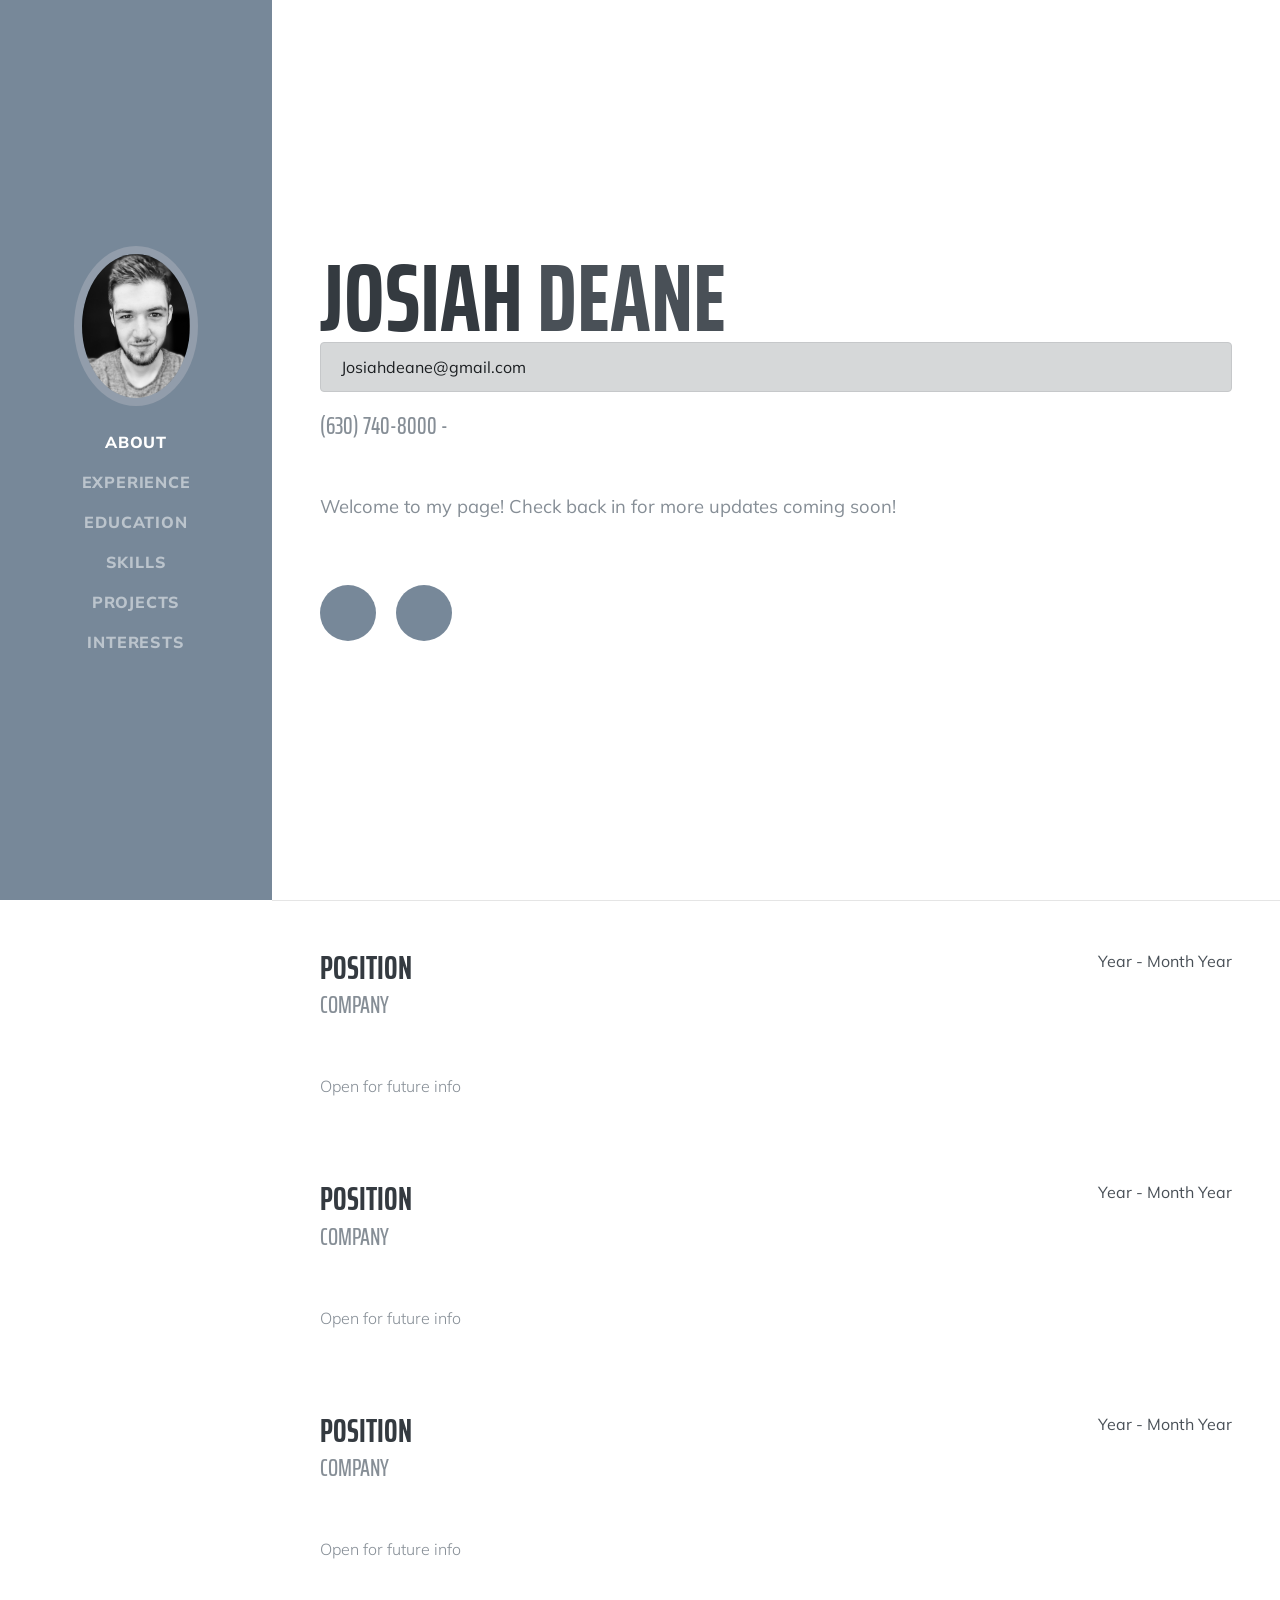
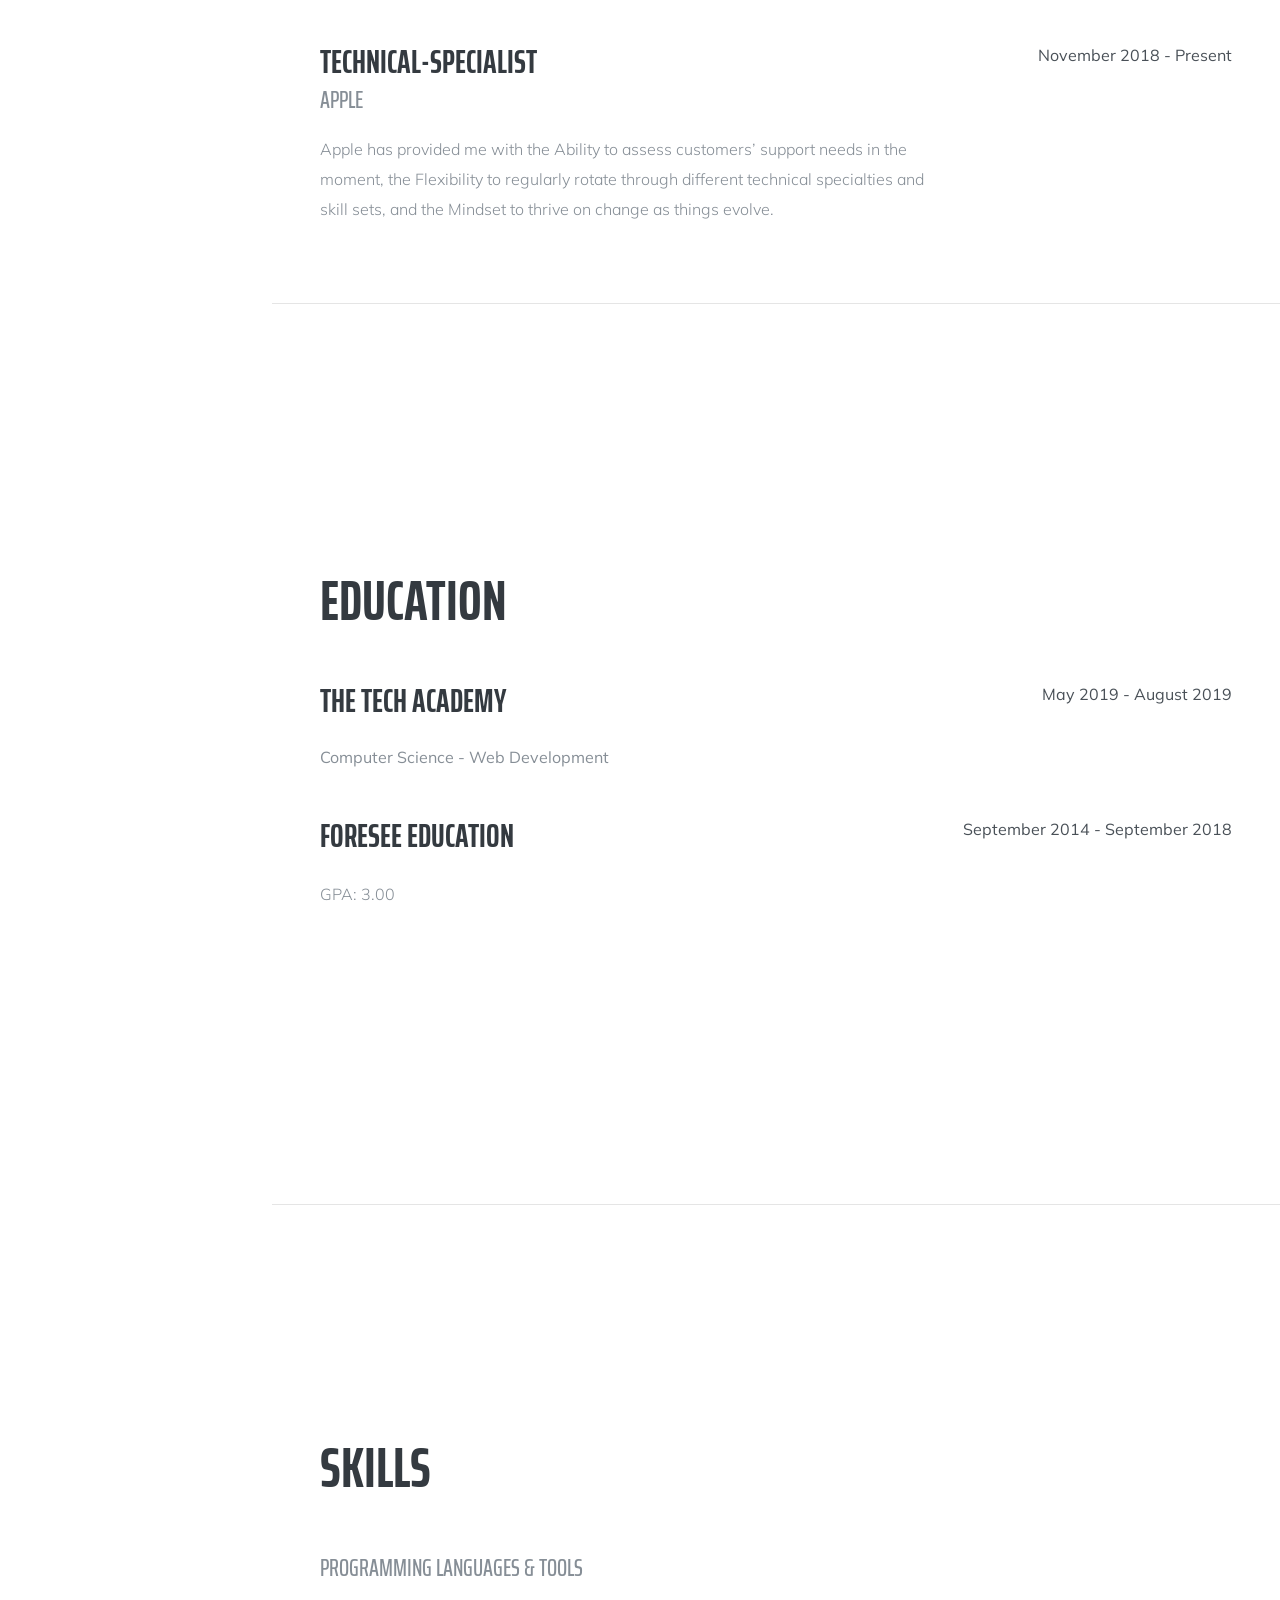
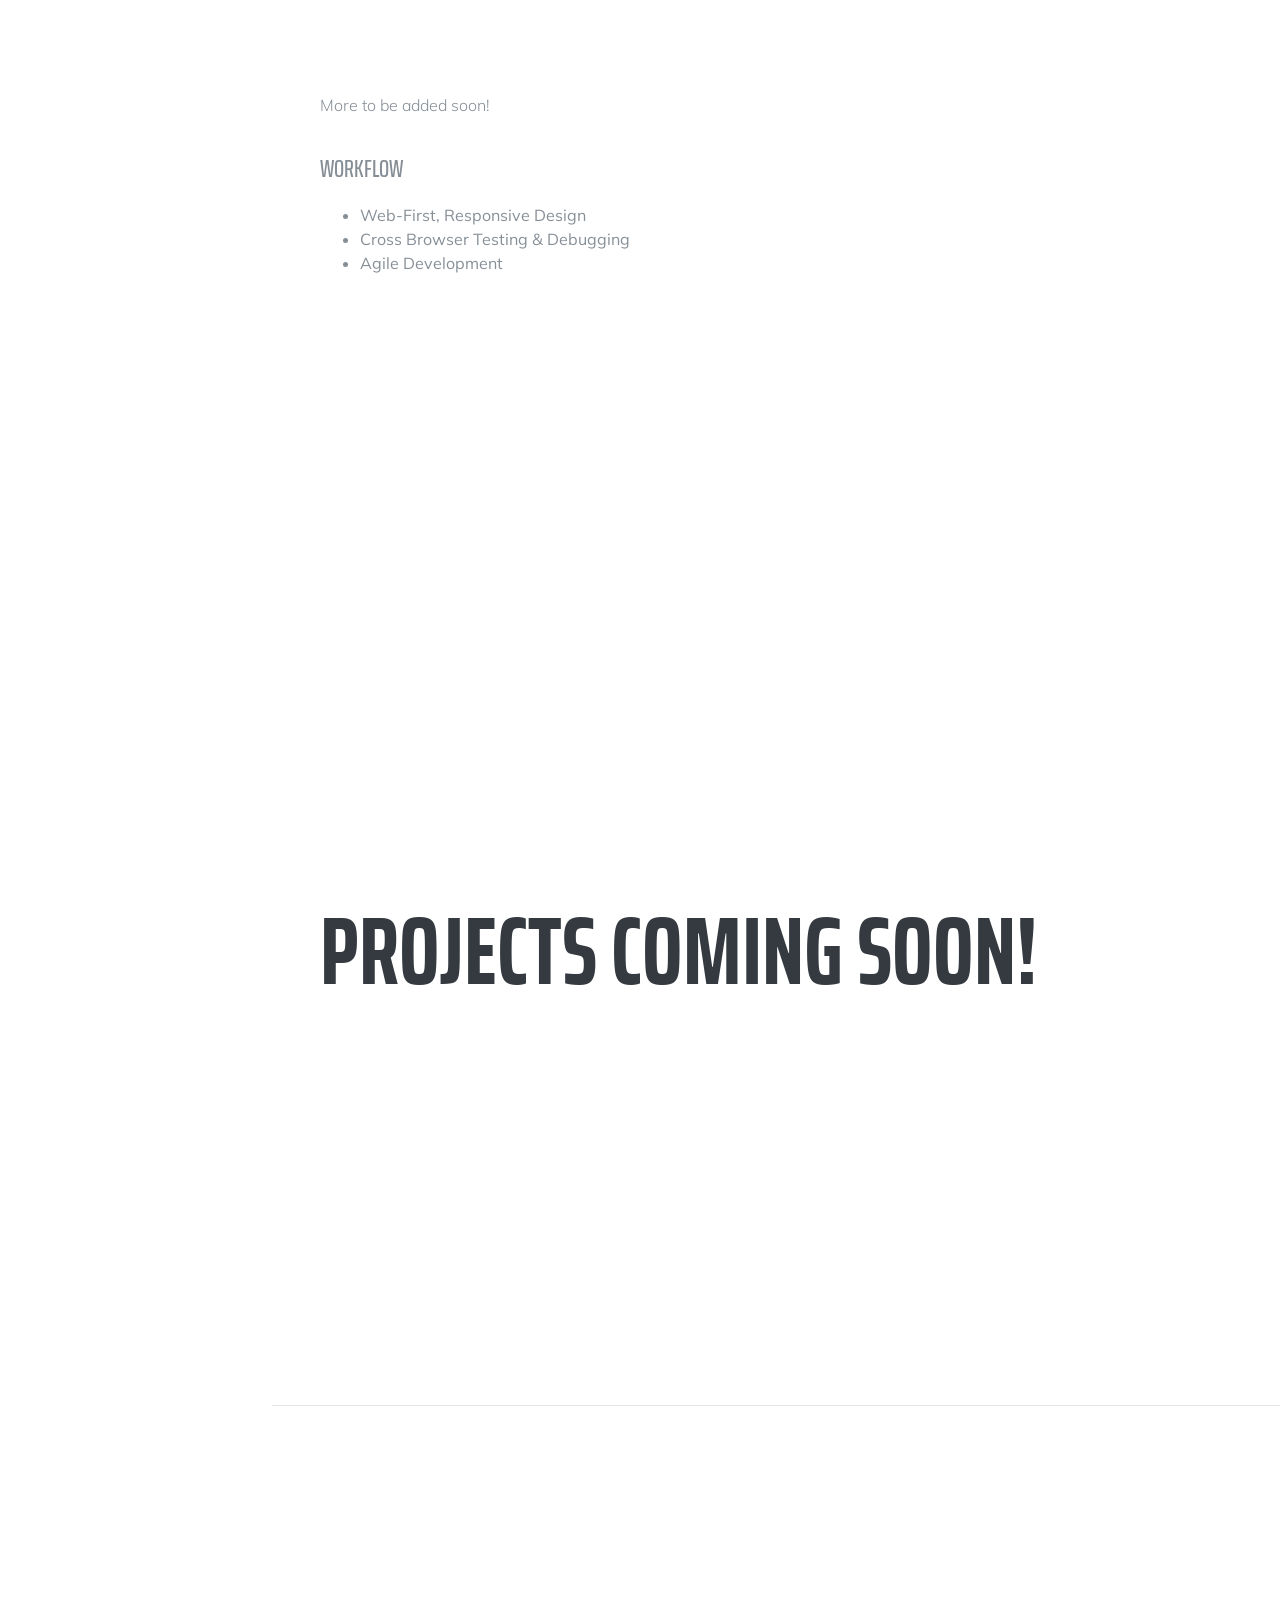
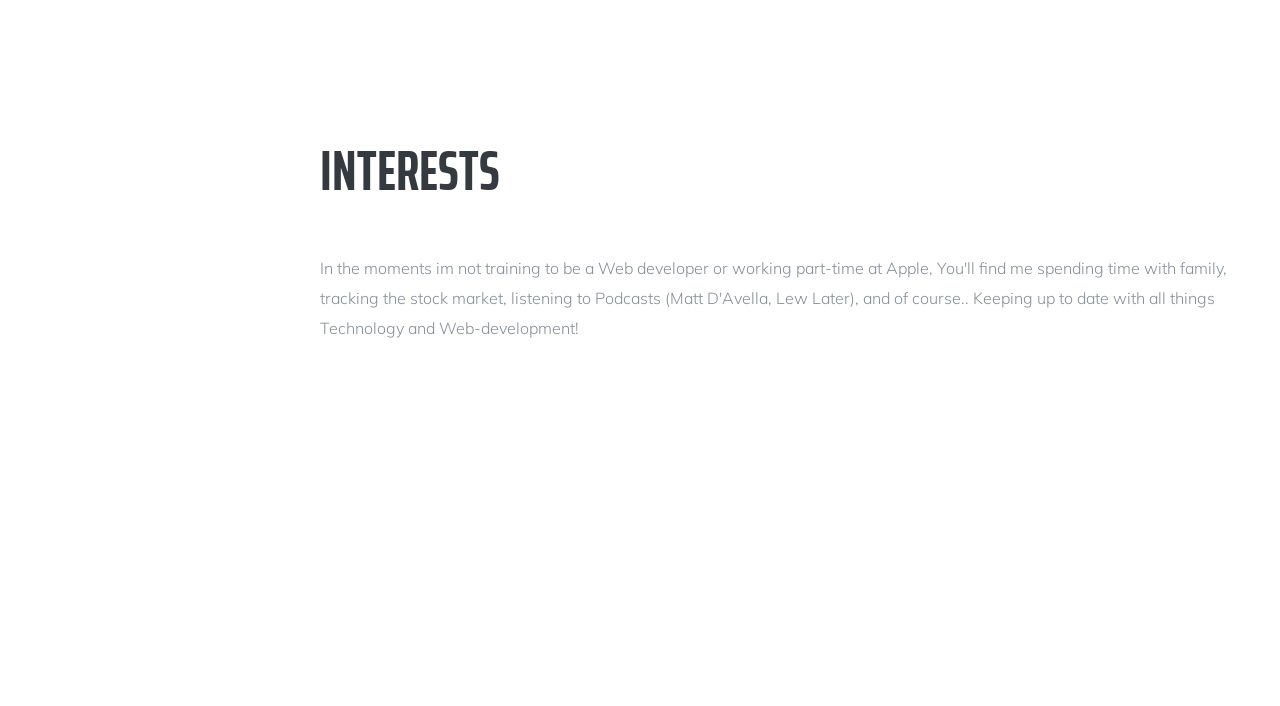
==== commit a6560afb: "please fix" ====
--- a/index.html
+++ b/index.html
@@ -233,45 +233,17 @@
 
 <!--PROJECTS-->
 
-<hr class="m-0">
-
 <section class="resume-section p-3 p-lg-5 d-flex align-items-center" id="awards">
-  <div class="w-100">
-    <h2 class="mb-5">Awards &amp; Certifications</h2>
-    <ul class="fa-ul mb-0">
-      <li>
-        <i class="fa-li fa fa-trophy text-warning"></i>
-        Google Analytics Certified Developer</li>
-      <li>
-        <i class="fa-li fa fa-trophy text-warning"></i>
-        Mobile Web Specialist - Google Certification</li>
-      <li>
-        <i class="fa-li fa fa-trophy text-warning"></i>
-        1<sup>st</sup>
-        Place - University of Colorado Boulder - Emerging Tech Competition 2009</li>
-      <li>
-        <i class="fa-li fa fa-trophy text-warning"></i>
-        1<sup>st</sup>
-        Place - University of Colorado Boulder - Adobe Creative Jam 2008 (UI Design Category)</li>
-      <li>
-        <i class="fa-li fa fa-trophy text-warning"></i>
-        2<sup>nd</sup>
-        Place - University of Colorado Boulder - Emerging Tech Competition 2008</li>
-      <li>
-        <i class="fa-li fa fa-trophy text-warning"></i>
-        1<sup>st</sup>
-        Place - James Buchanan High School - Hackathon 2006</li>
-      <li>
-        <i class="fa-li fa fa-trophy text-warning"></i>
-        3<sup>rd</sup>
-        Place - James Buchanan High School - Hackathon 2005</li>
-    </ul>
+    <div class="w-100">
+   <h1>PROJECTS COMING SOON!</h1>
+    <a href=""></a>
+     <a href=""></a>
+      <a href=""></a>
+  
+  
+    </section>
   </div>
-</section>
-
-</div>
-
-
+  
 
 <!--END PROJECTS-->
 
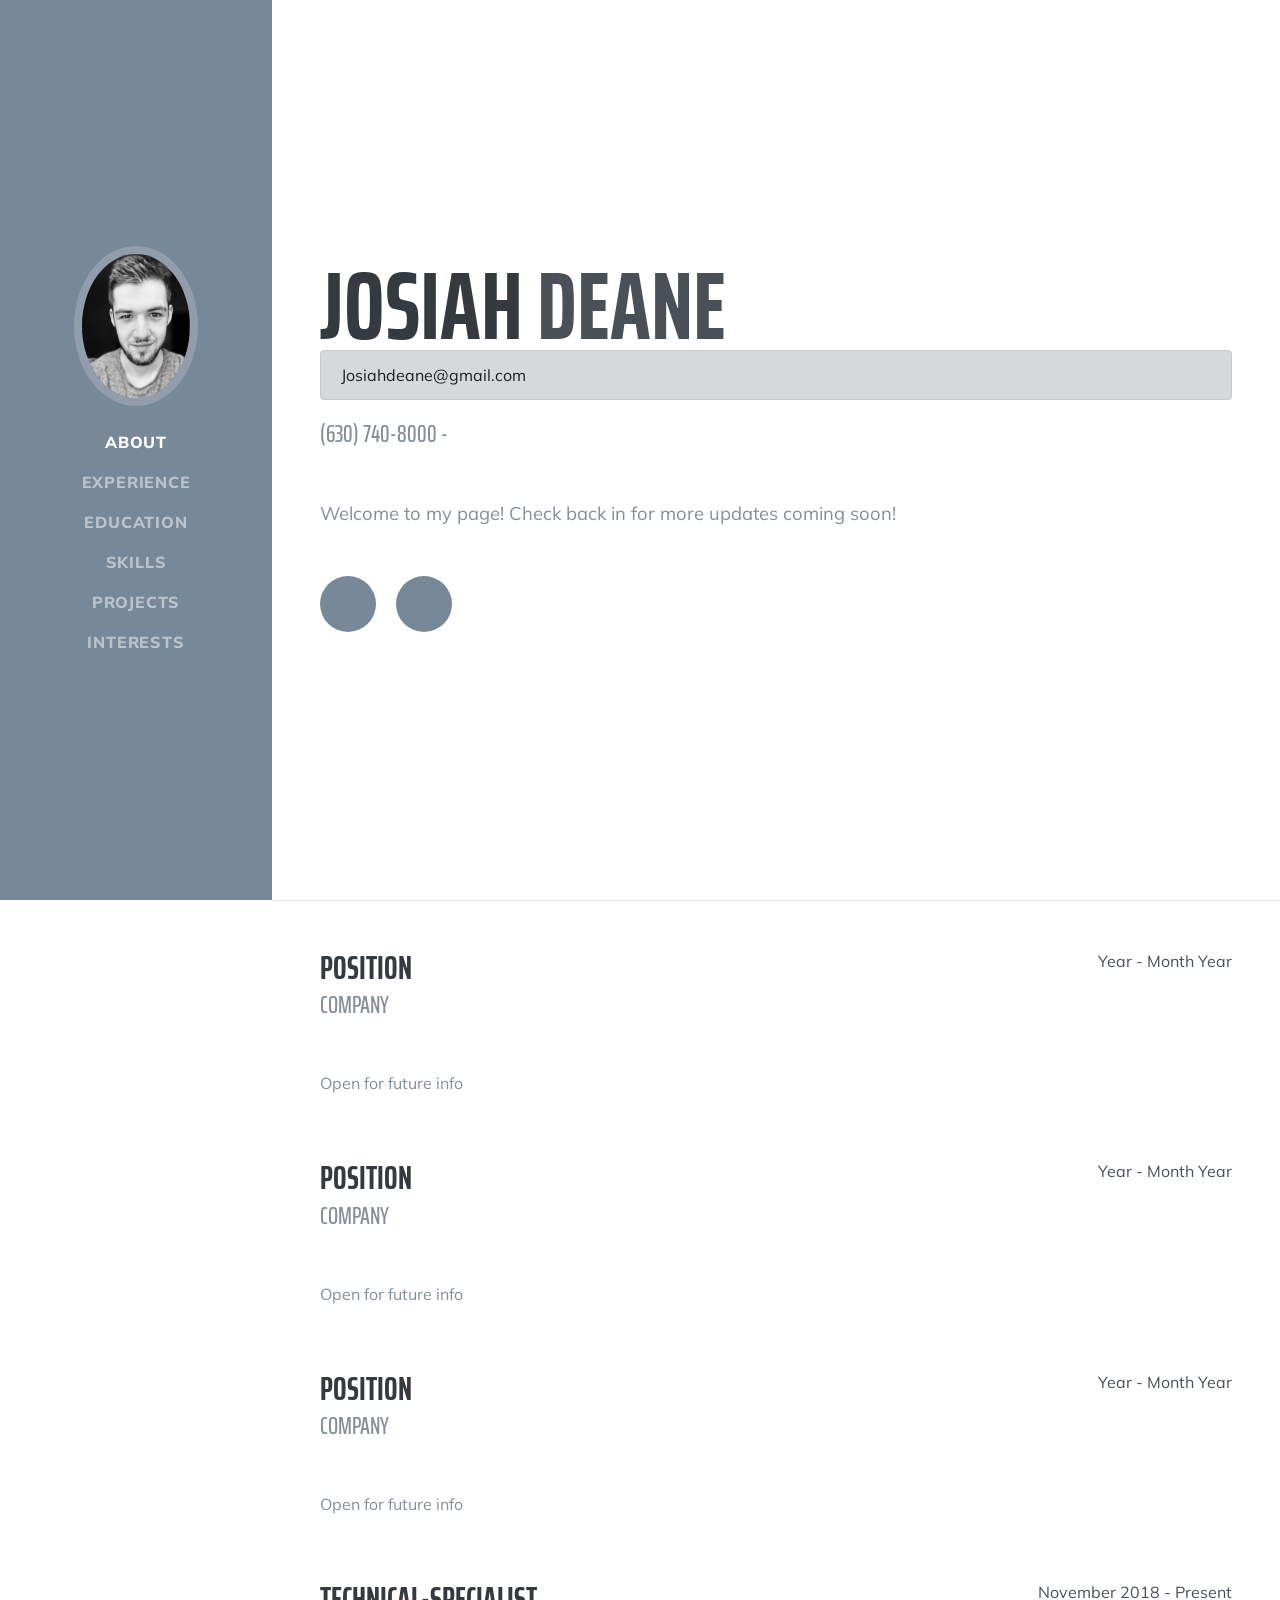
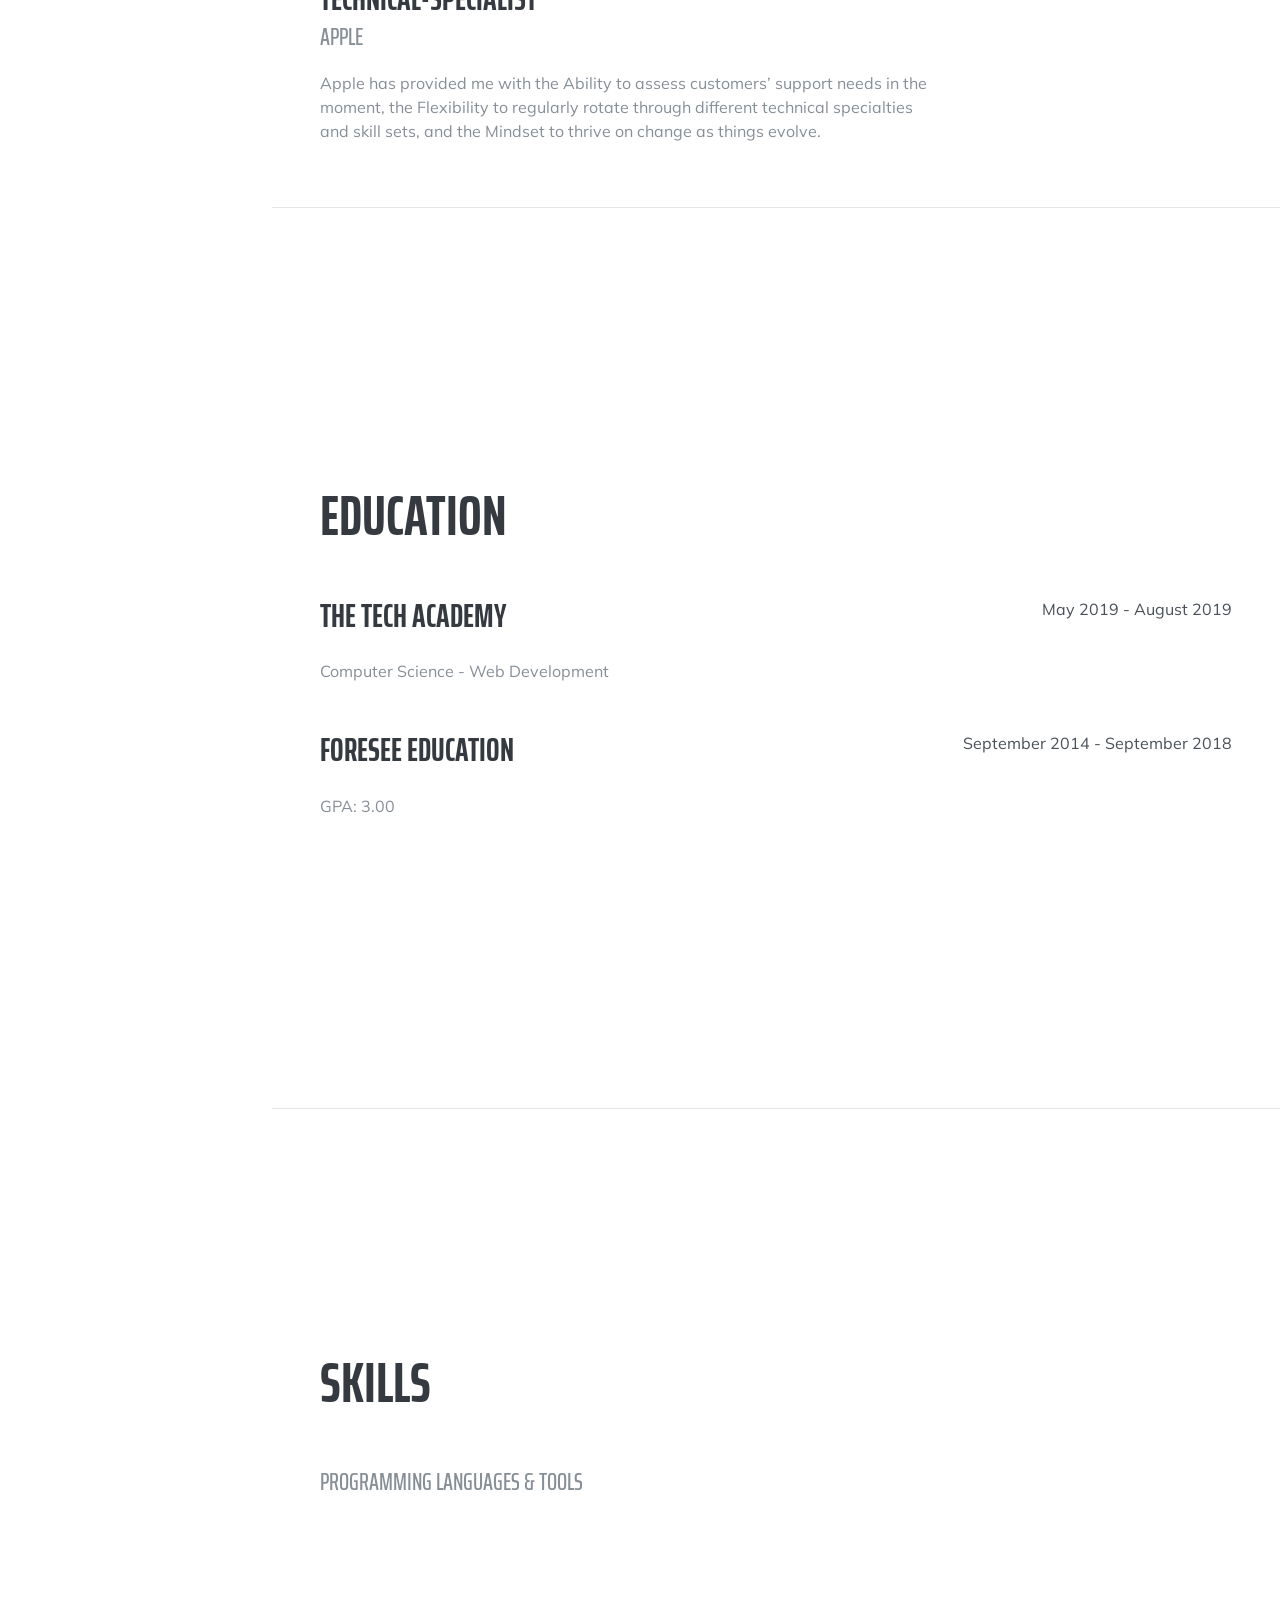
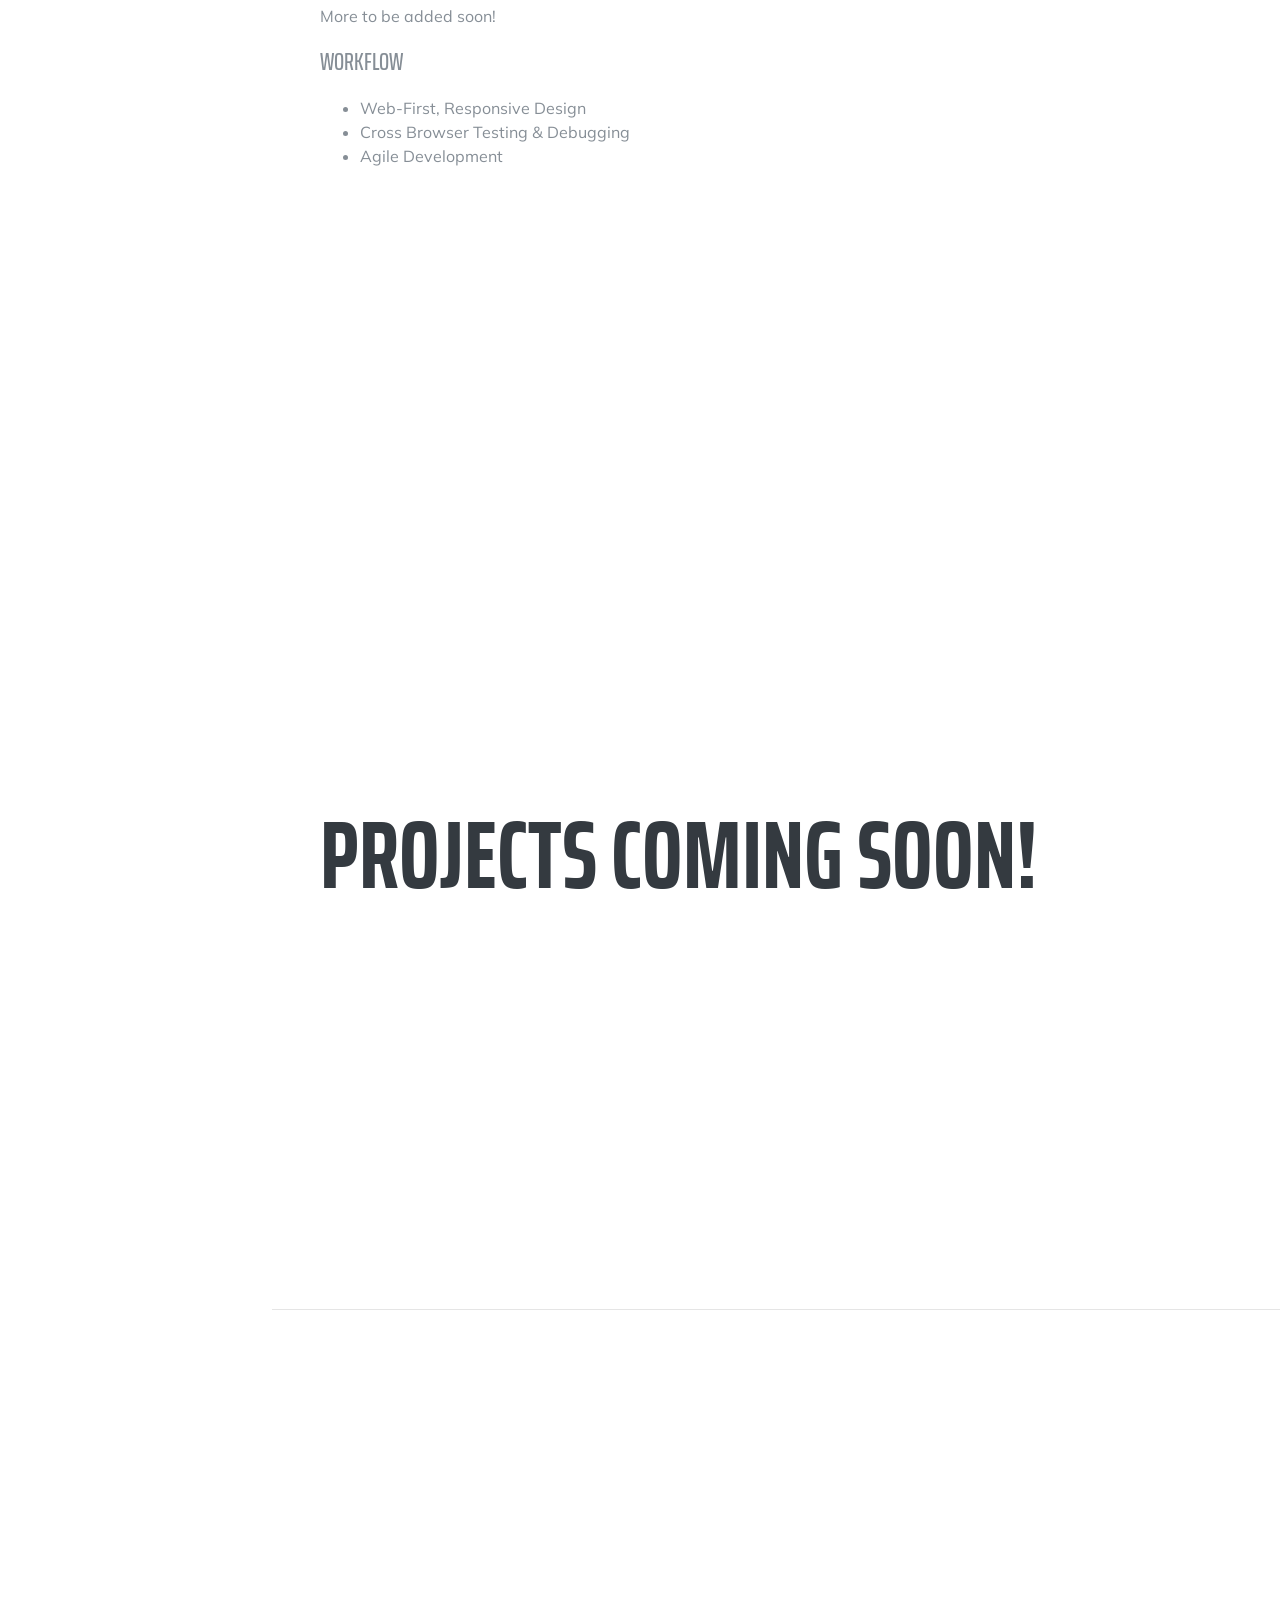
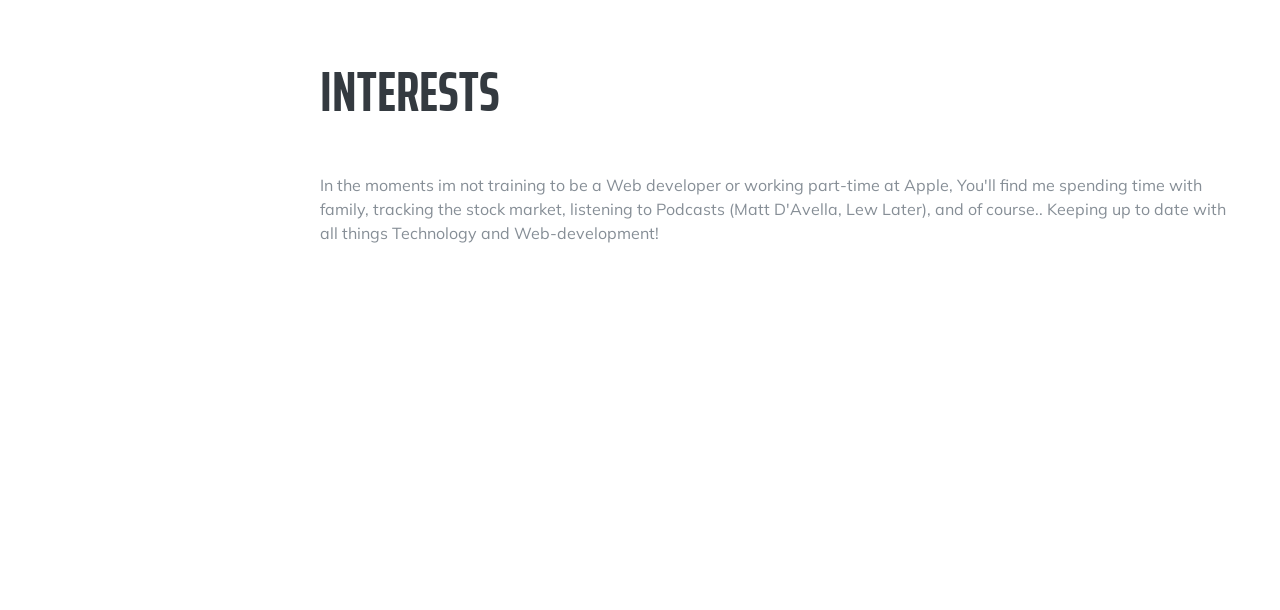
==== commit 397395ae: "fix" ====
--- a/index.html
+++ b/index.html
@@ -78,9 +78,8 @@
         </h1>
         <div class="alert alert-dark" role="alert">
           Josiahdeane@gmail.com <a href="mailto:Josiahdeane@gmail.com" class="alert-link"></a>
-        </div>
+        </div> 
         <div class="subheading mb-5"> (630) 740-8000 -
-    
         </div>
         <p class="lead mb-5">Welcome to my page! Check back in for more updates coming soon! </p>
       
--- a/css/resume.css
+++ b/css/resume.css
@@ -189,94 +189,4 @@
 
 a:hover, a:focus, a:active {
   color: #495057;
-}
-
-
-
-
-
-
-
-p { 
-
-  font-weight: 300;
-  line-height: 30px;
-  padding-bottom: 15px;  
-  
-  }
-  
-   .photo { 
-      position: relative; 
-    line-height: 0; 
-    margin-bottom: 2em; 
-    overflow: hidden; 
-    border-radius: 0px; 
-    padding: 1px; 
-    border: 1px solid #021A40; 
-    background-color: #ffO; 
-    box-shadow: 2px 2px 10px rgba(0,0,0,0.7);
-   } 
-   
-   .photo-container { 
-      text-align: center; 
-    margin: 15px auto; 
-    width: 300px; 
-    height: 169px; 
-   } 
-   
-   .photo-container img { 
-      max-width:100%; 
-    width: 300px; 
-    height: 169px;
-   } 
-   
-   .photo-overlay { 
-      color: #fff;
-    position: absolute; 
-    top: 0; 
-    right: 0; 
-    left: 0; 
-    padding-left: 20px;
-    padding-right: 20px; 
-    justify-content: center: 
-    align-items: center; 
-    background: rgba(0,0,0,.5); 
-   } 
-   
-   .white-head { 
-      color: #C9BDAA; 
-    margin-top: 5%; 
-    line-height: 30px; 
-    padding-bottom: 20px; 
-   
-   }
-   /*---------------------------------- 
-    PHOTO OVERLAY TRANSITIONS
-  ------------------------------------*/ 
-  
-  .photo-overlay { 
-      opacity: 0; 
-    transition: opacity .1s;
-    border-radius: 10px; 
-    cursor: pointer; 
-  } 
-  
-  .photo-overlay p { 
-    width: 100%; 
-    height: 100%; 
-    color: #fff; 
-  } 
-  .photo-overlay:hover { 
-  opacity: 1; 
-   
-   }
-   
-   .photo img { 
-      transition: transform .5s; 
-    transform-origin: 50% 50%; 
-   } 
-   
-   .photo:hover img { 
-      transform: scale(1.1);
-   } 
-   +}
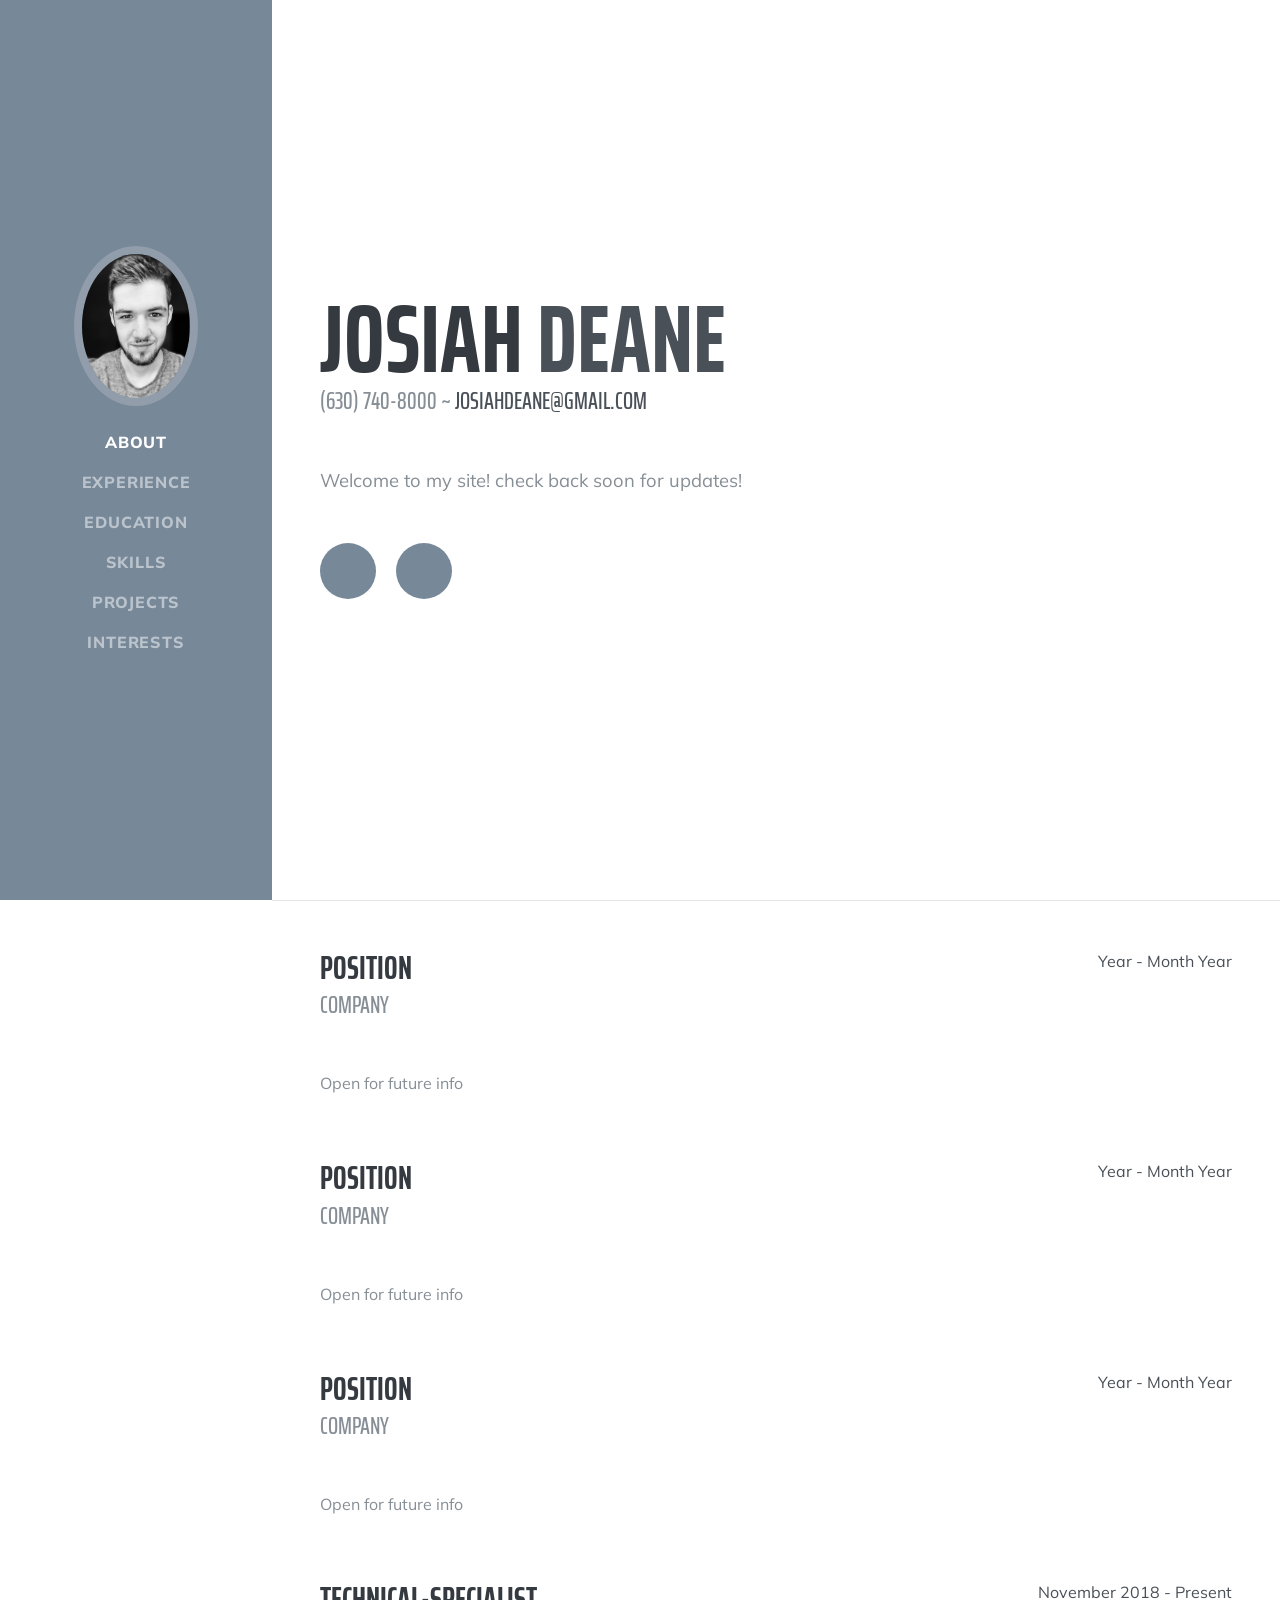
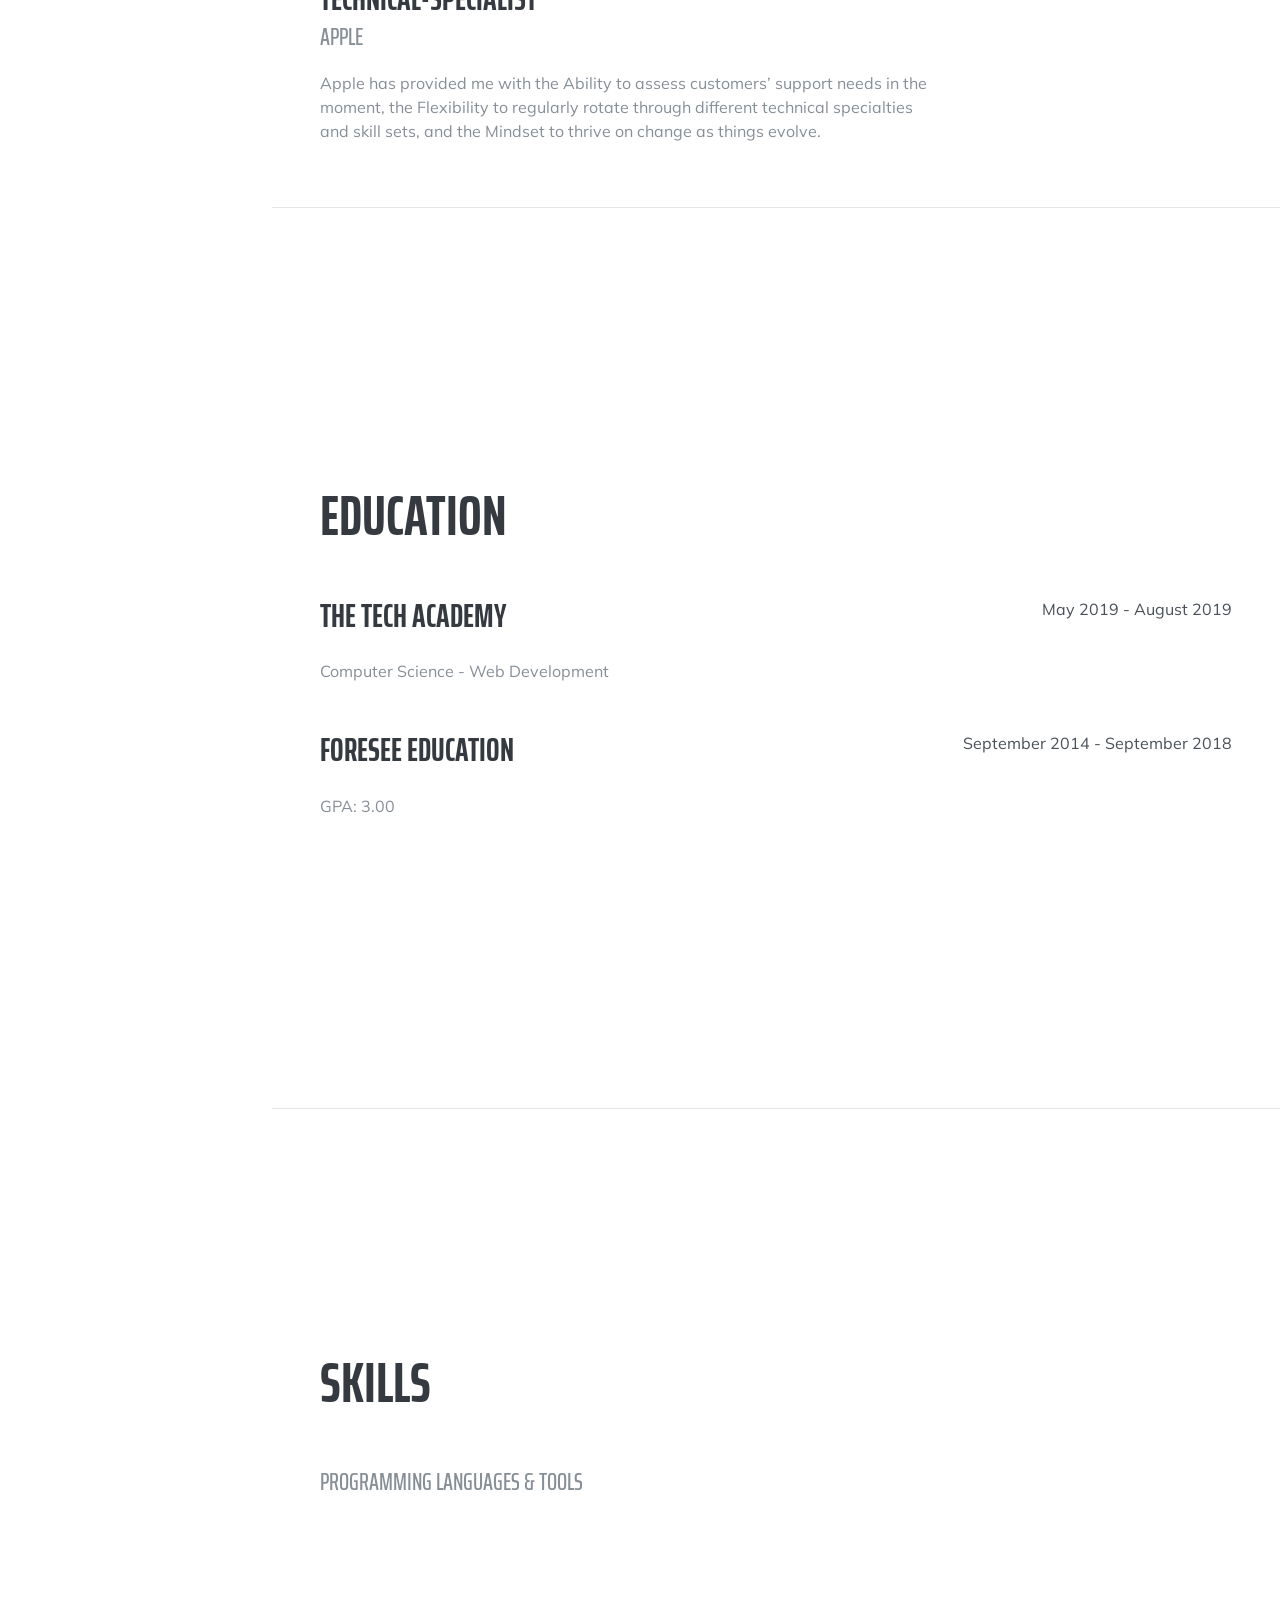
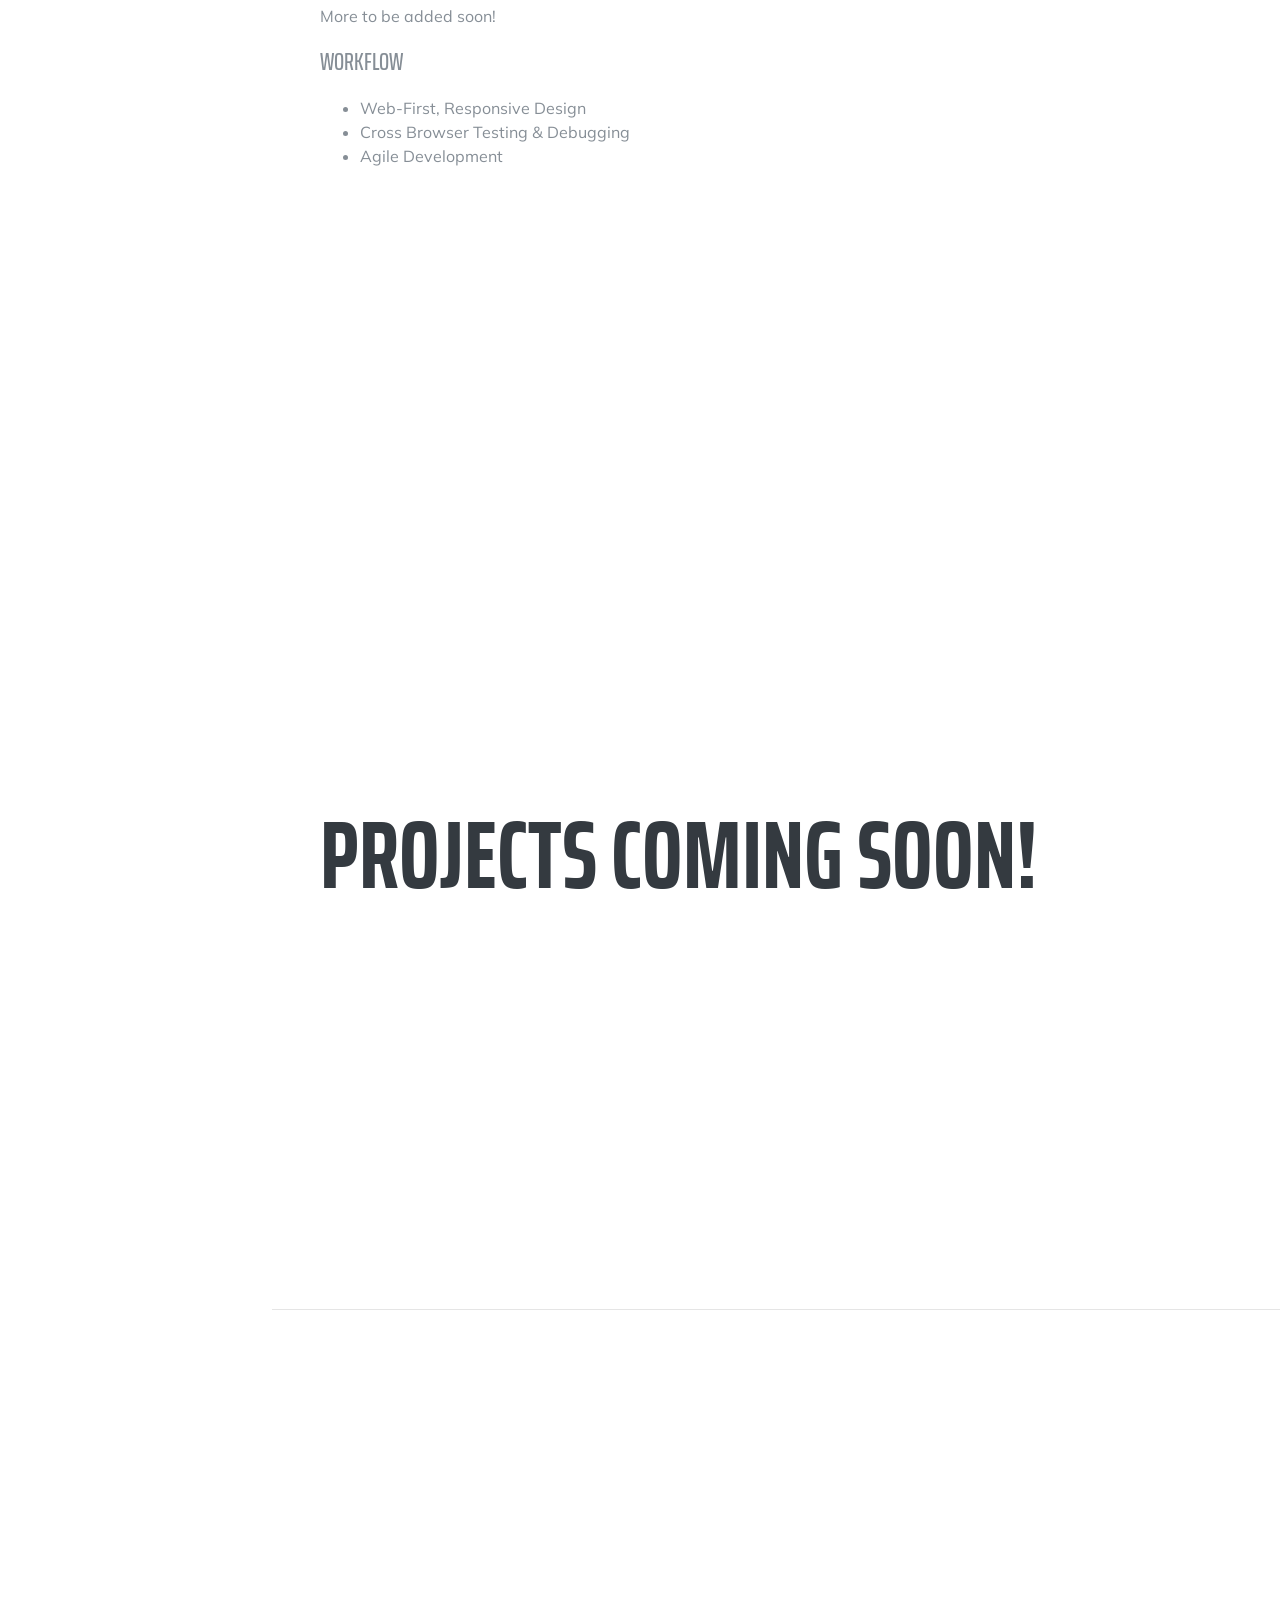
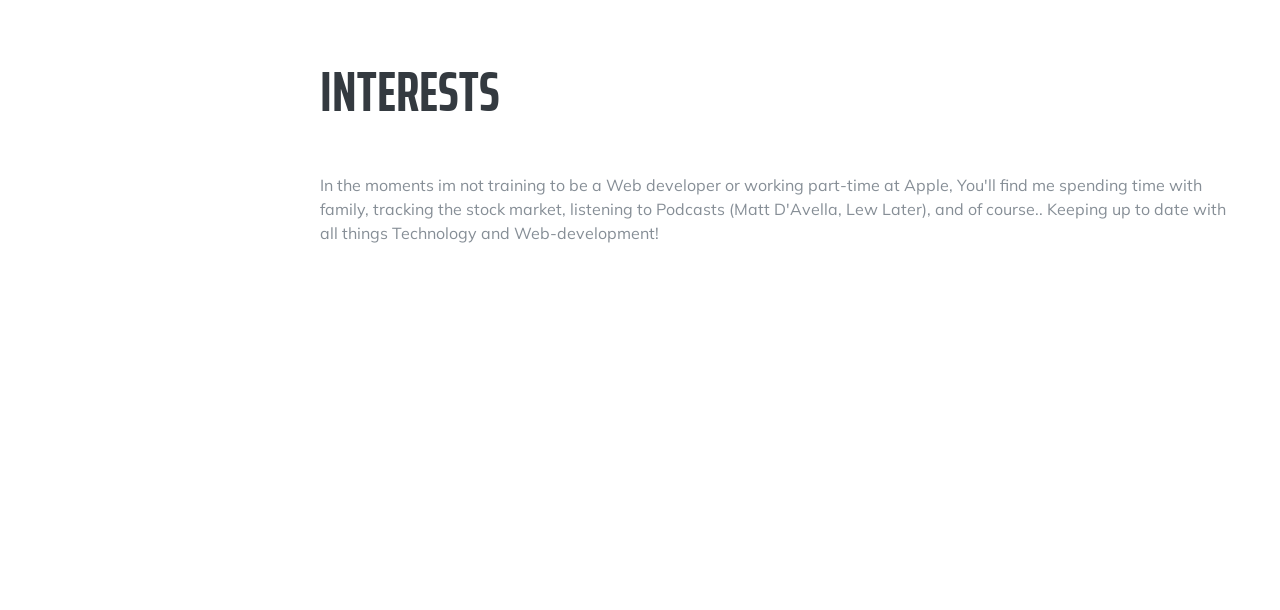
==== commit 3bbd6fb1: "undo" ====
--- a/index.html
+++ b/index.html
@@ -69,30 +69,28 @@
 
 <!--HOMEPAGE-->
  
+
 <div class="container-fluid p-0">
 
-    <section class="resume-section p-3 p-lg-5 d-flex align-items-center" id="about">
-      <div class="w-100">
-        <h1 class="mb-0"> Josiah
-          <span class="text-primary">Deane</span>
-        </h1>
-        <div class="alert alert-dark" role="alert">
-          Josiahdeane@gmail.com <a href="mailto:Josiahdeane@gmail.com" class="alert-link"></a>
-        </div> 
-        <div class="subheading mb-5"> (630) 740-8000 -
-        </div>
-        <p class="lead mb-5">Welcome to my page! Check back in for more updates coming soon! </p>
-      
-        <div class="social-icons">
-          <a href="https://www.linkedin.com/in/josiah-deane-94bb37178/">
-            <i class="fab fa-linkedin-in"></i>
-          </a>
-           <a href="https://github.com/Josiahdeane/">
-            <i class="fab fa-github"></i>
-          </a>
-        </div>
-      </div>
-    </section>
+  <section class="resume-section p-3 p-lg-5 d-flex align-items-center" id="about">
+    <div class="w-100">
+      <h1 class="mb-0">Josiah
+        <span class="text-primary">Deane</span>
+      </h1>
+      <div class="subheading mb-5"> (630) 740-8000 ~
+        <a href="mailto:josiahdeane@gmail.com">Josiahdeane@gmail.com</a>
+      </div>
+      <p class="lead mb-5">Welcome to my site! check back soon for updates!</p>
+      <div class="social-icons">
+        <a href="https://www.linkedin.com/in/josiah-deane-94bb37178/">
+          <i class="fab fa-linkedin-in"></i>
+        </a>
+        <a href="https://github.com/Josiahdeane">
+          <i class="fab fa-github"></i>
+        </a>
+      </div>
+    </div>
+  </section>
 
 <!--END HOMEPAGE-->
 
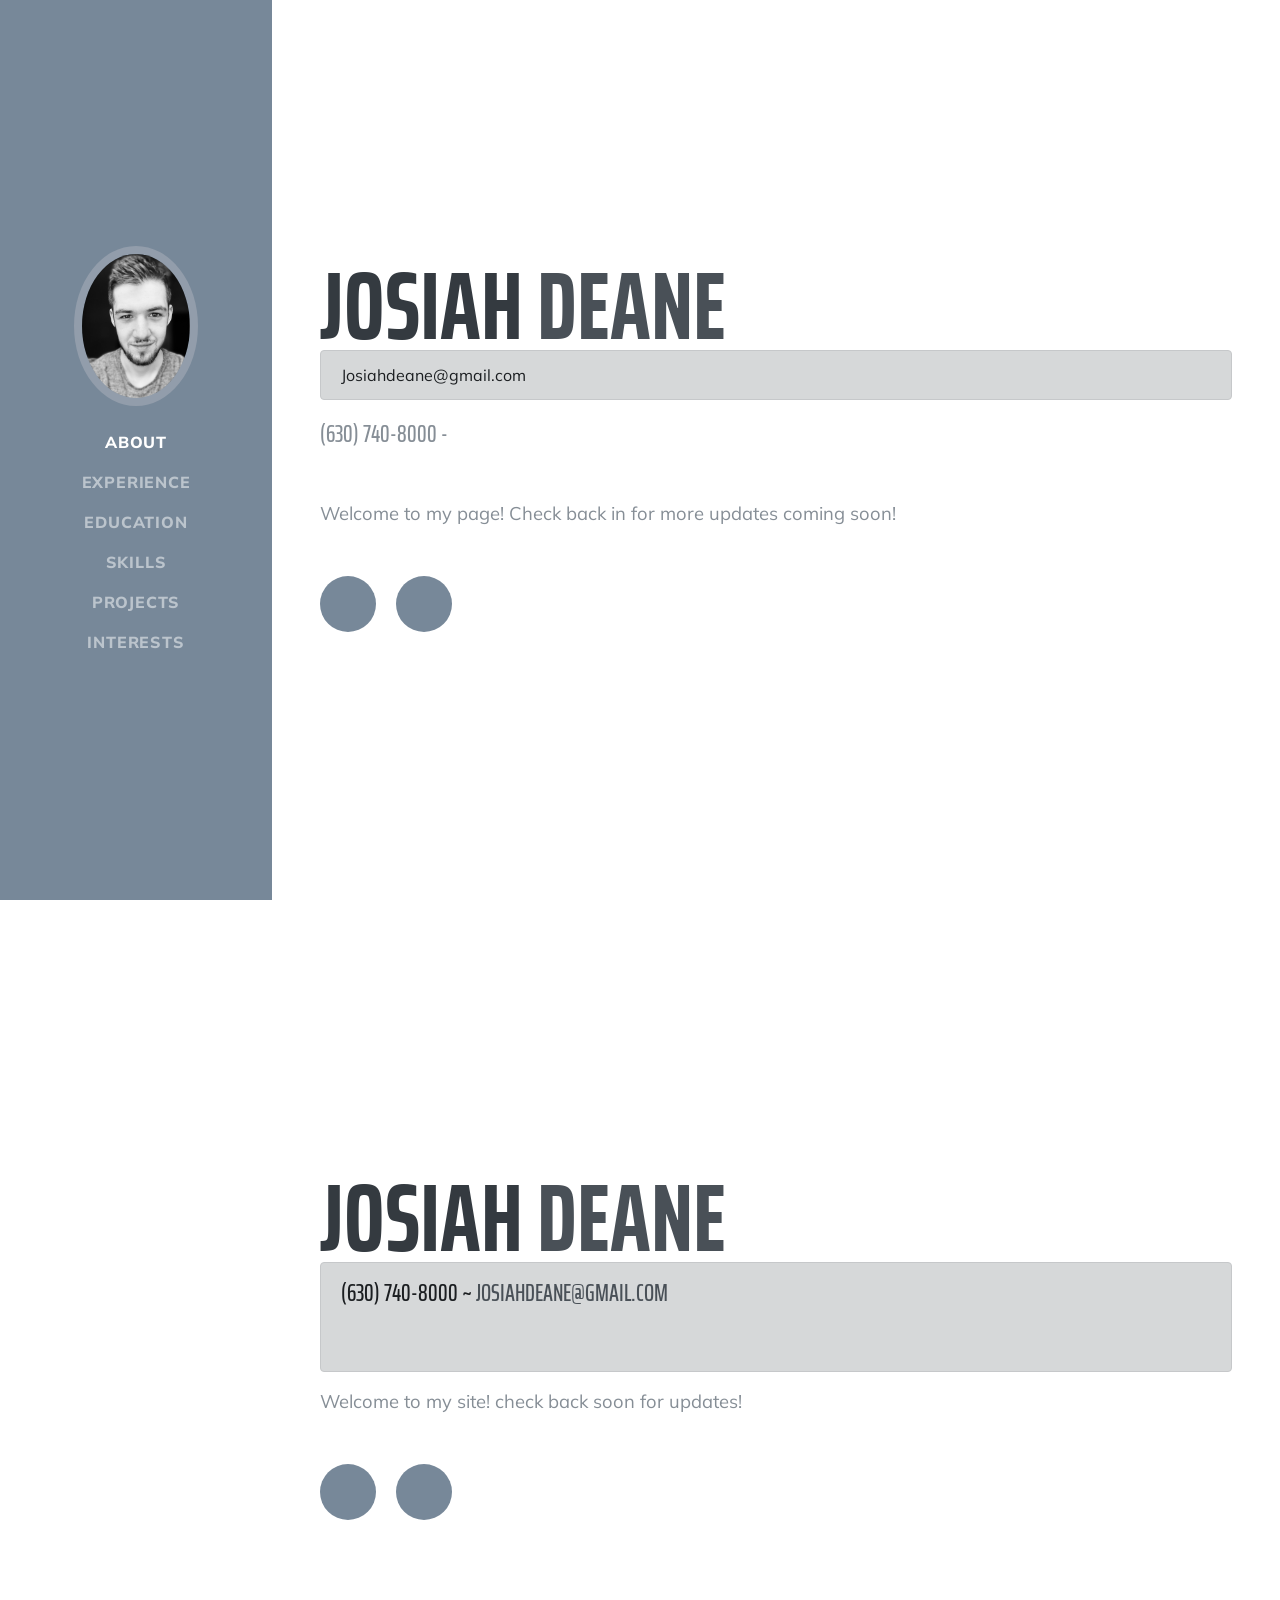
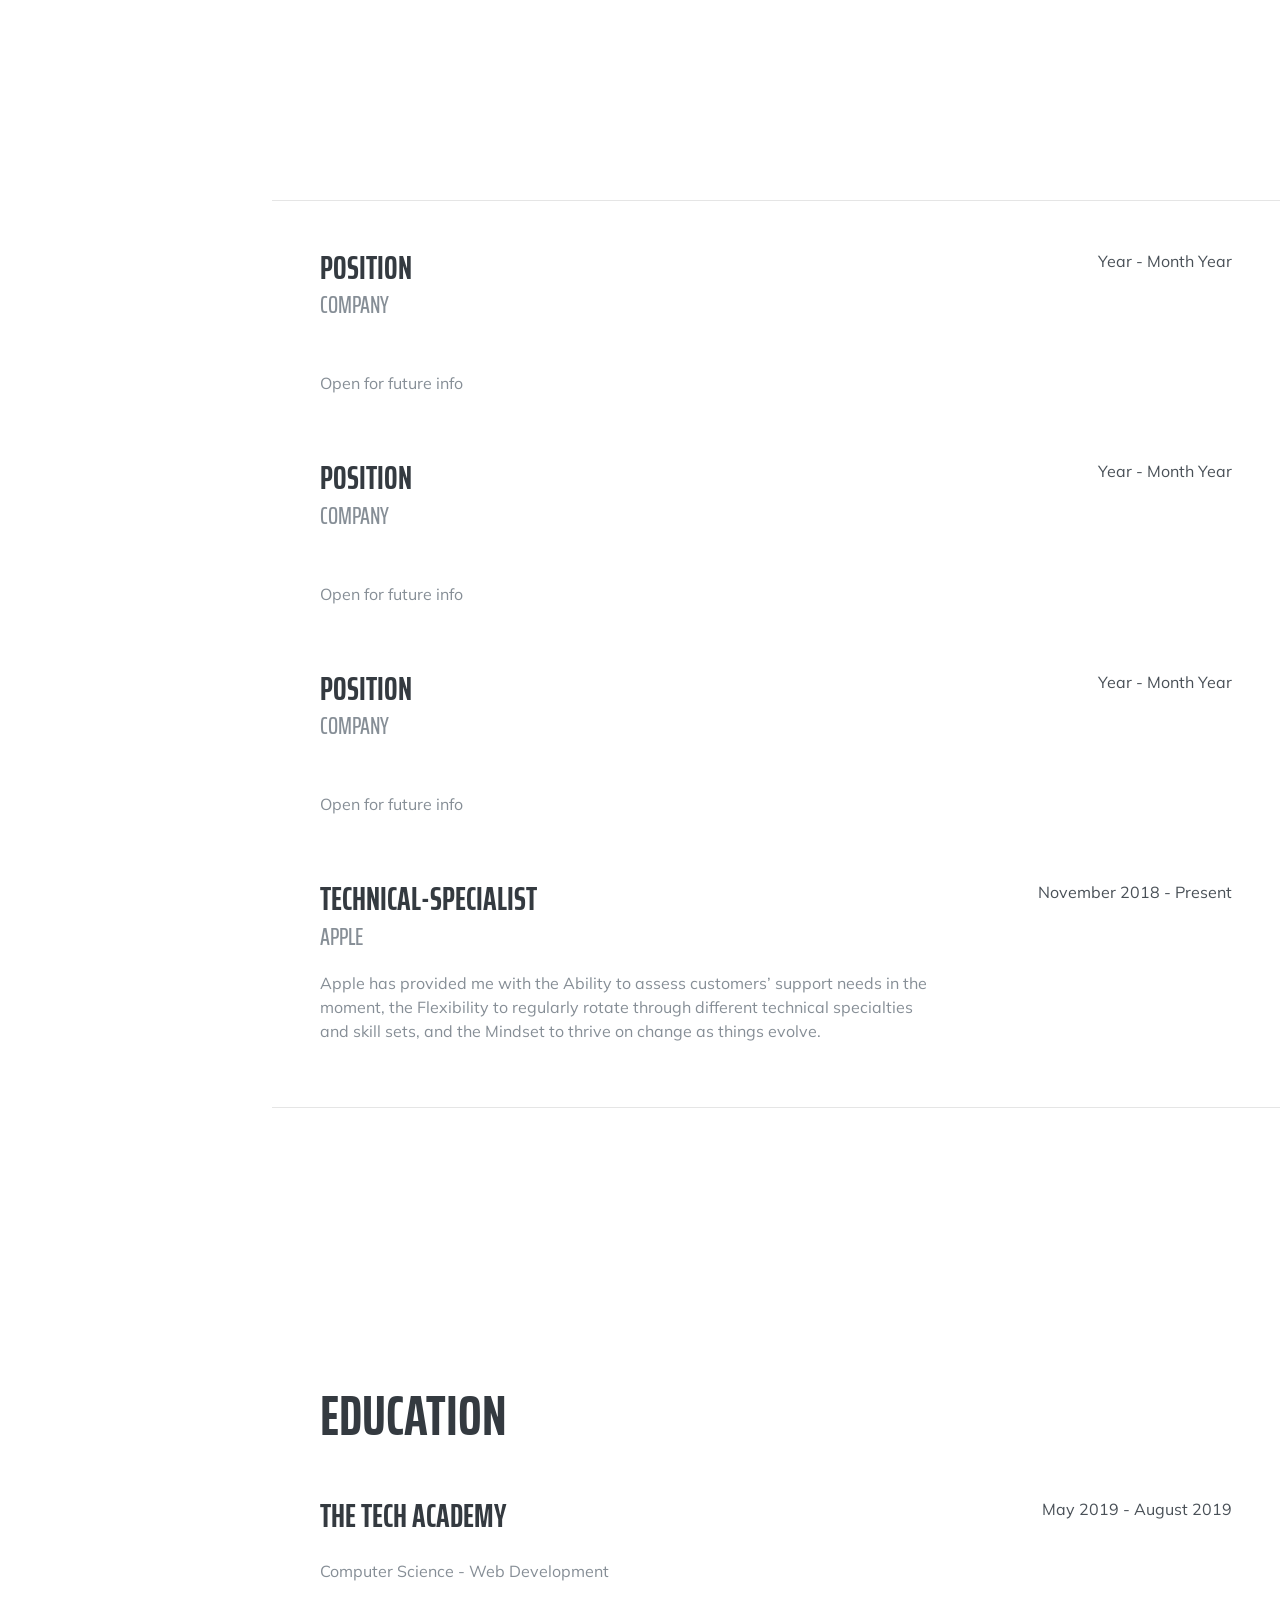
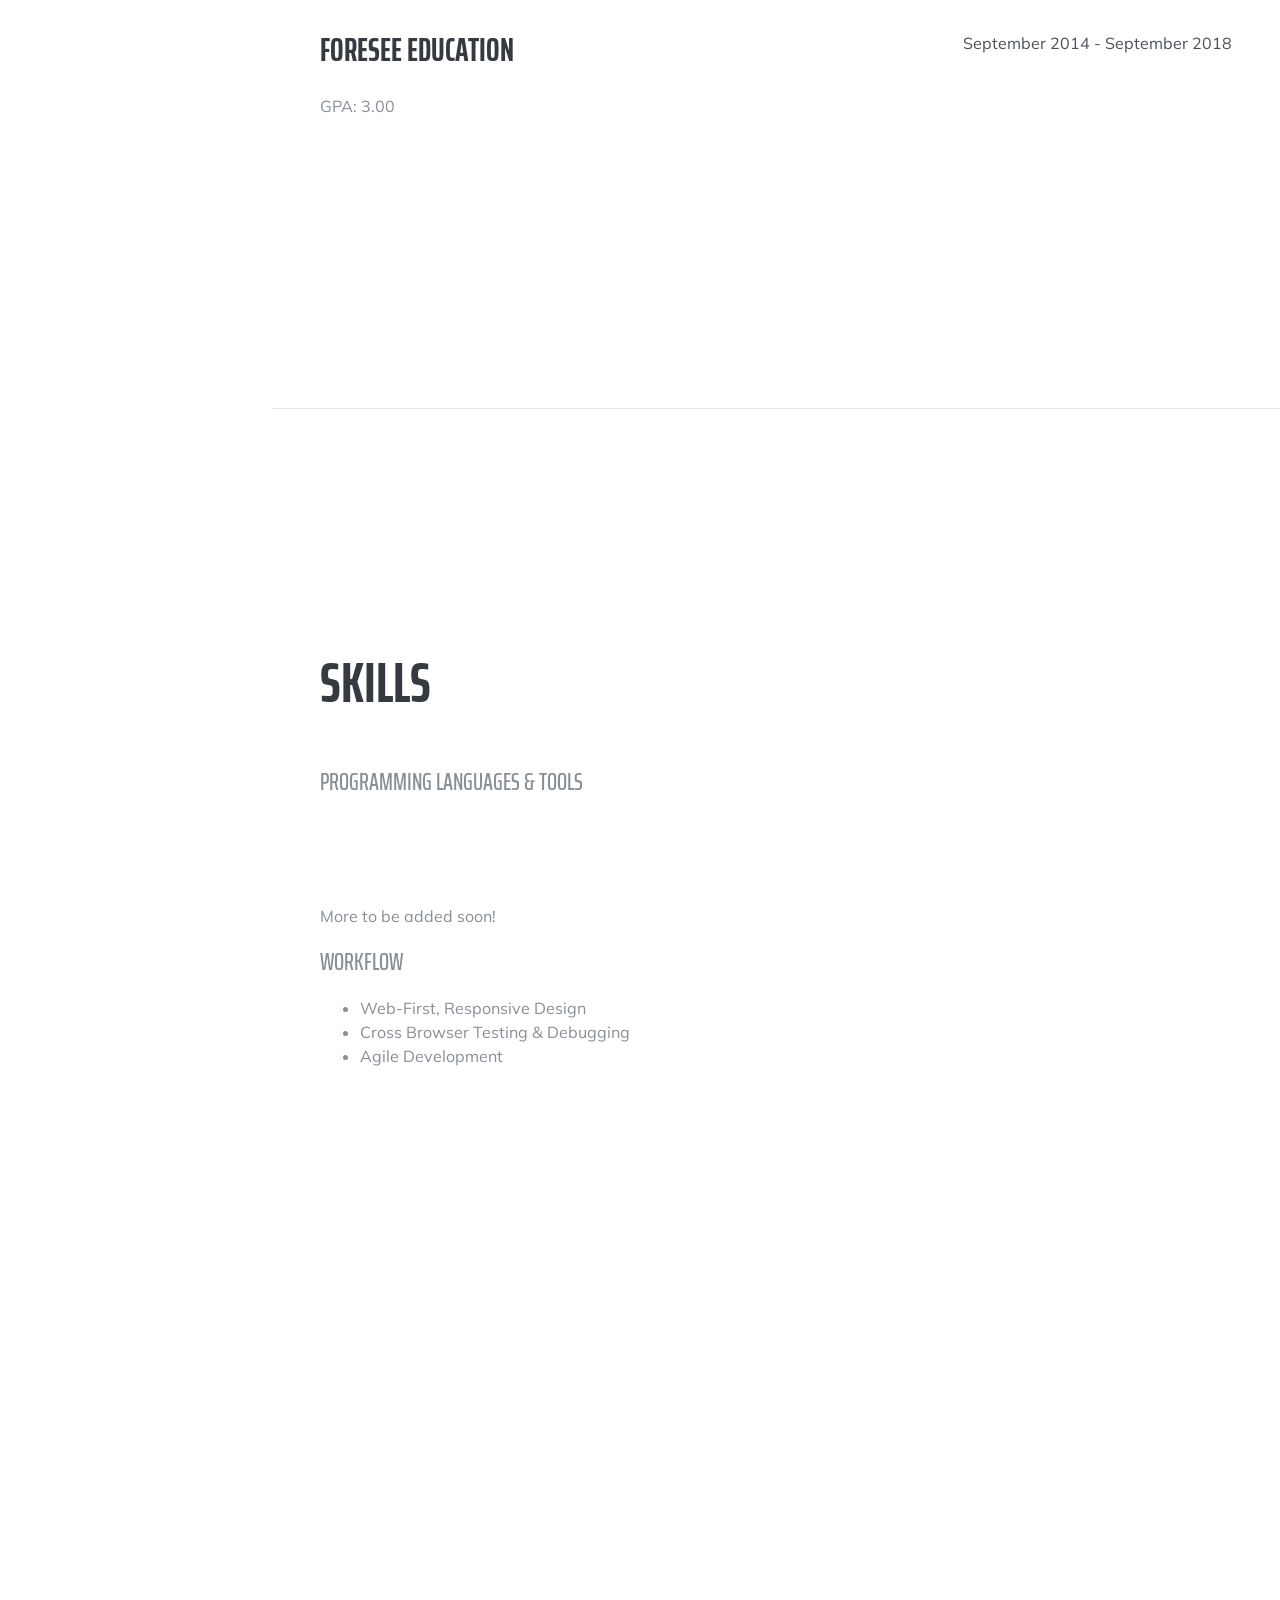
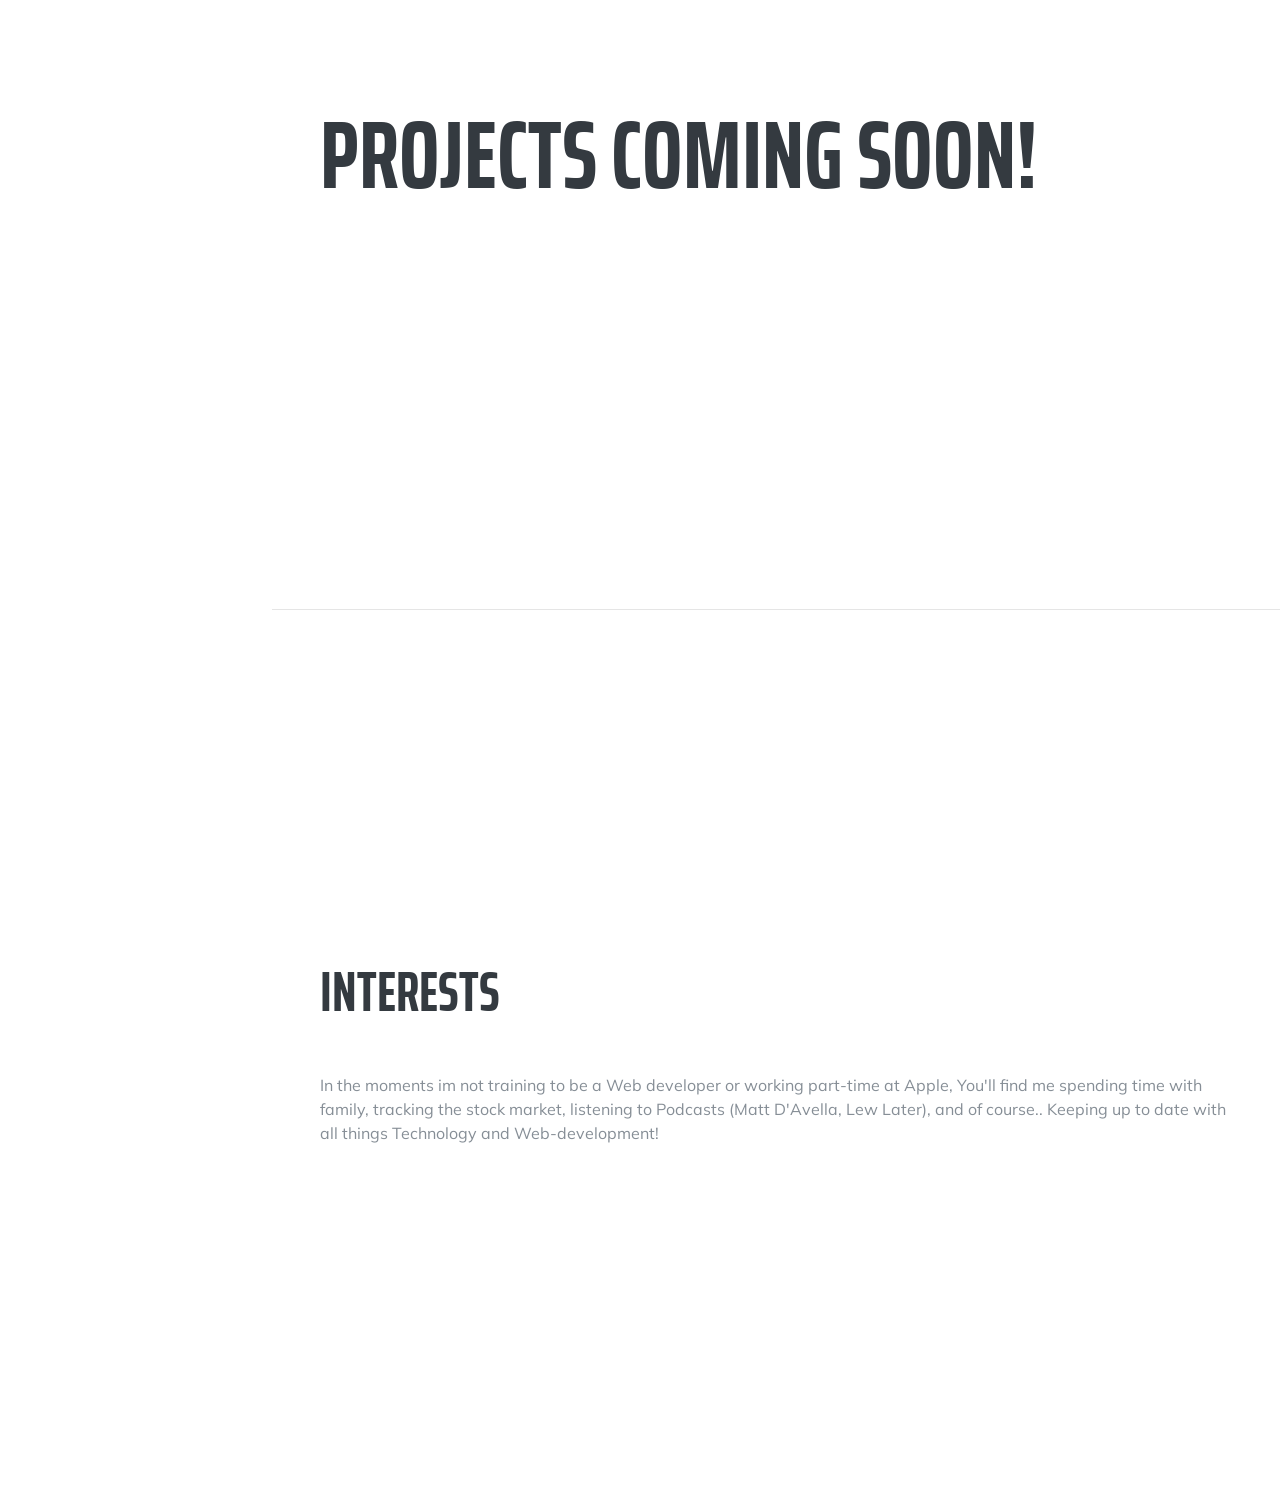
==== commit 3832b9fe: "Push" ====
--- a/index.html
+++ b/index.html
@@ -68,7 +68,39 @@
 <!--END NAV-->
 
 <!--HOMEPAGE-->
- 
+
+<div class="container-fluid p-0">
+
+  <section class="resume-section p-3 p-lg-5 d-flex align-items-center" id="about">
+    <div class="w-100">
+      <h1 class="mb-0"> Josiah
+        <span class="text-primary">Deane</span>
+      </h1>
+      <div class="alert alert-dark" role="alert">
+        Josiahdeane@gmail.com <a href="mailto:Josiahdeane@gmail.com" class="alert-link"></a>
+      </div> 
+      <div class="subheading mb-5"> (630) 740-8000 -
+      </div>
+      <p class="lead mb-5">Welcome to my page! Check back in for more updates coming soon! </p>
+      <div class="social-icons">
+        <a href="https://www.linkedin.com/in/josiah-deane-94bb37178/">
+          <i class="fab fa-linkedin-in"></i>
+        </a>
+         <a href="https://github.com/Josiahdeane/">
+          <i class="fab fa-github"></i>
+        </a>
+      </div>
+    </div>
+  </section>
+
+
+
+
+
+
+
+
+
 
 <div class="container-fluid p-0">
 
@@ -77,8 +109,10 @@
       <h1 class="mb-0">Josiah
         <span class="text-primary">Deane</span>
       </h1>
+     <div class="alert alert-dark" role="alert">
       <div class="subheading mb-5"> (630) 740-8000 ~
         <a href="mailto:josiahdeane@gmail.com">Josiahdeane@gmail.com</a>
+      </div>
       </div>
       <p class="lead mb-5">Welcome to my site! check back soon for updates!</p>
       <div class="social-icons">
